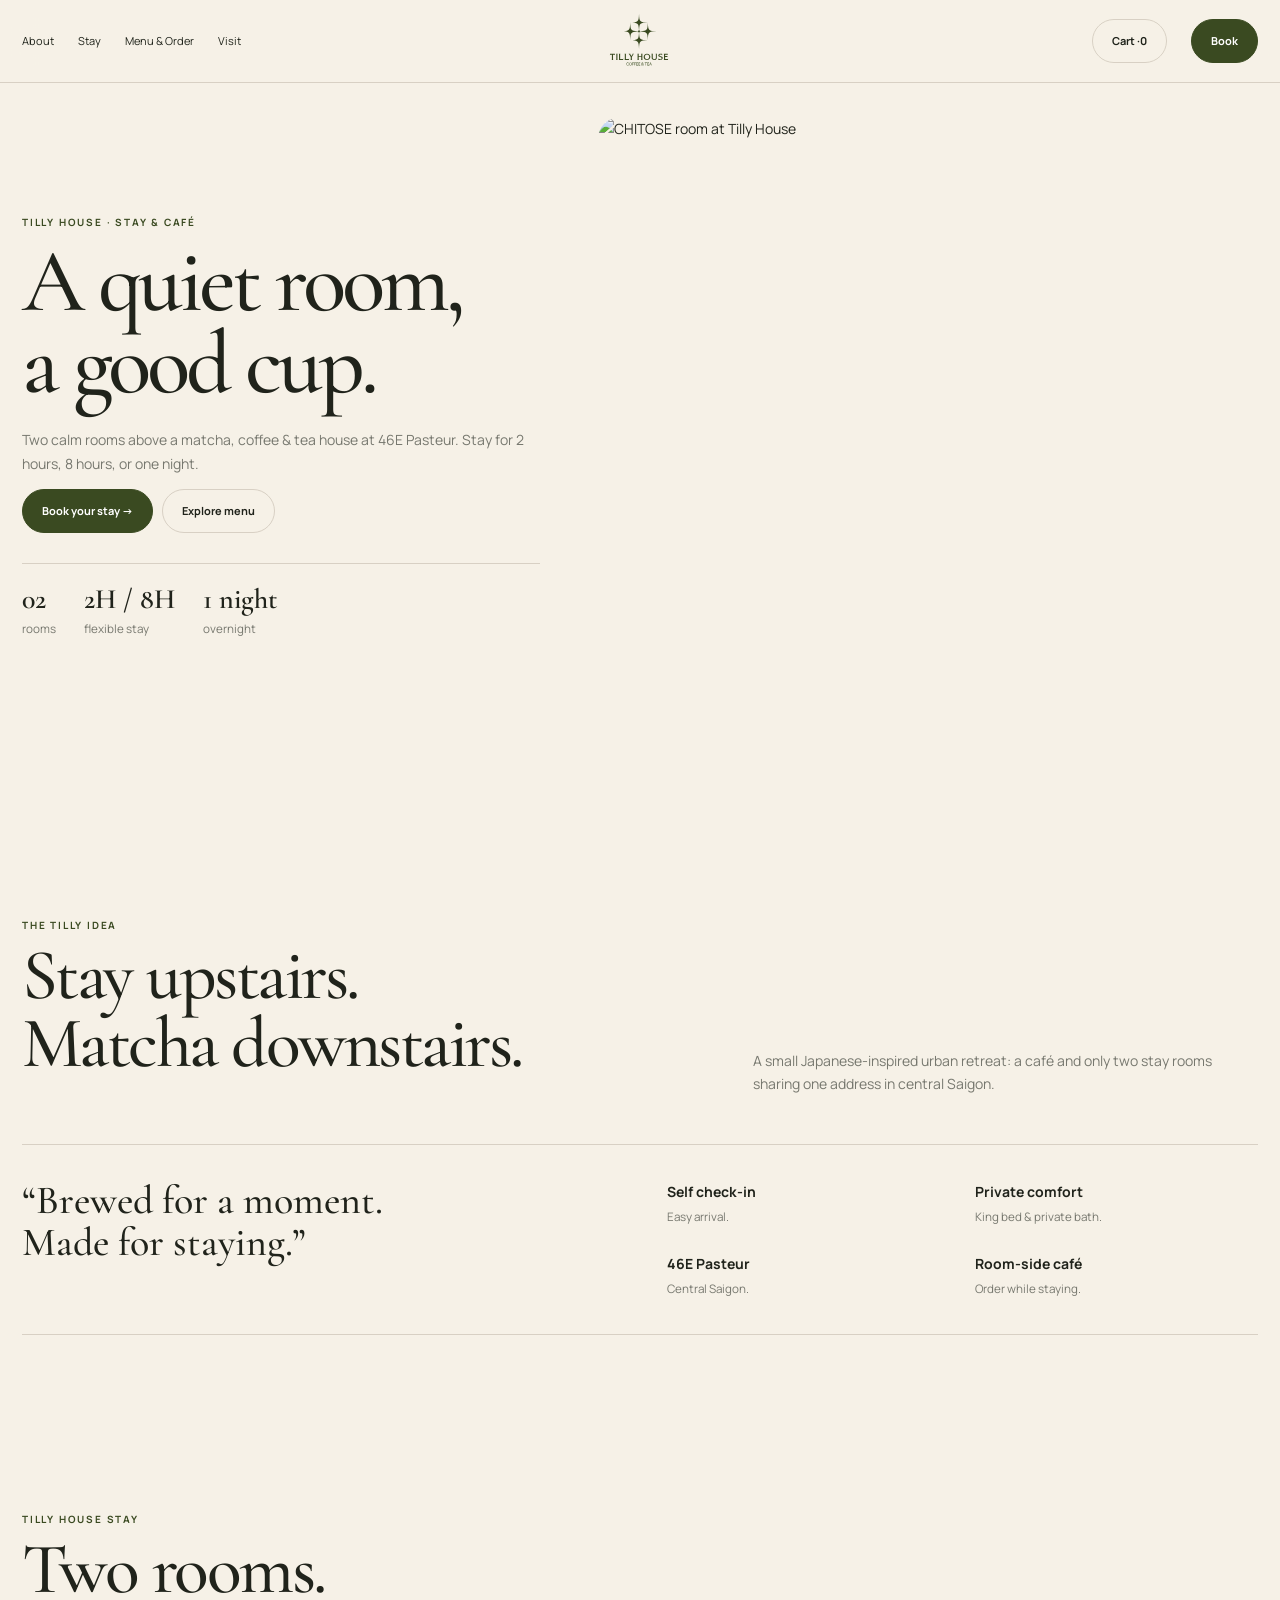
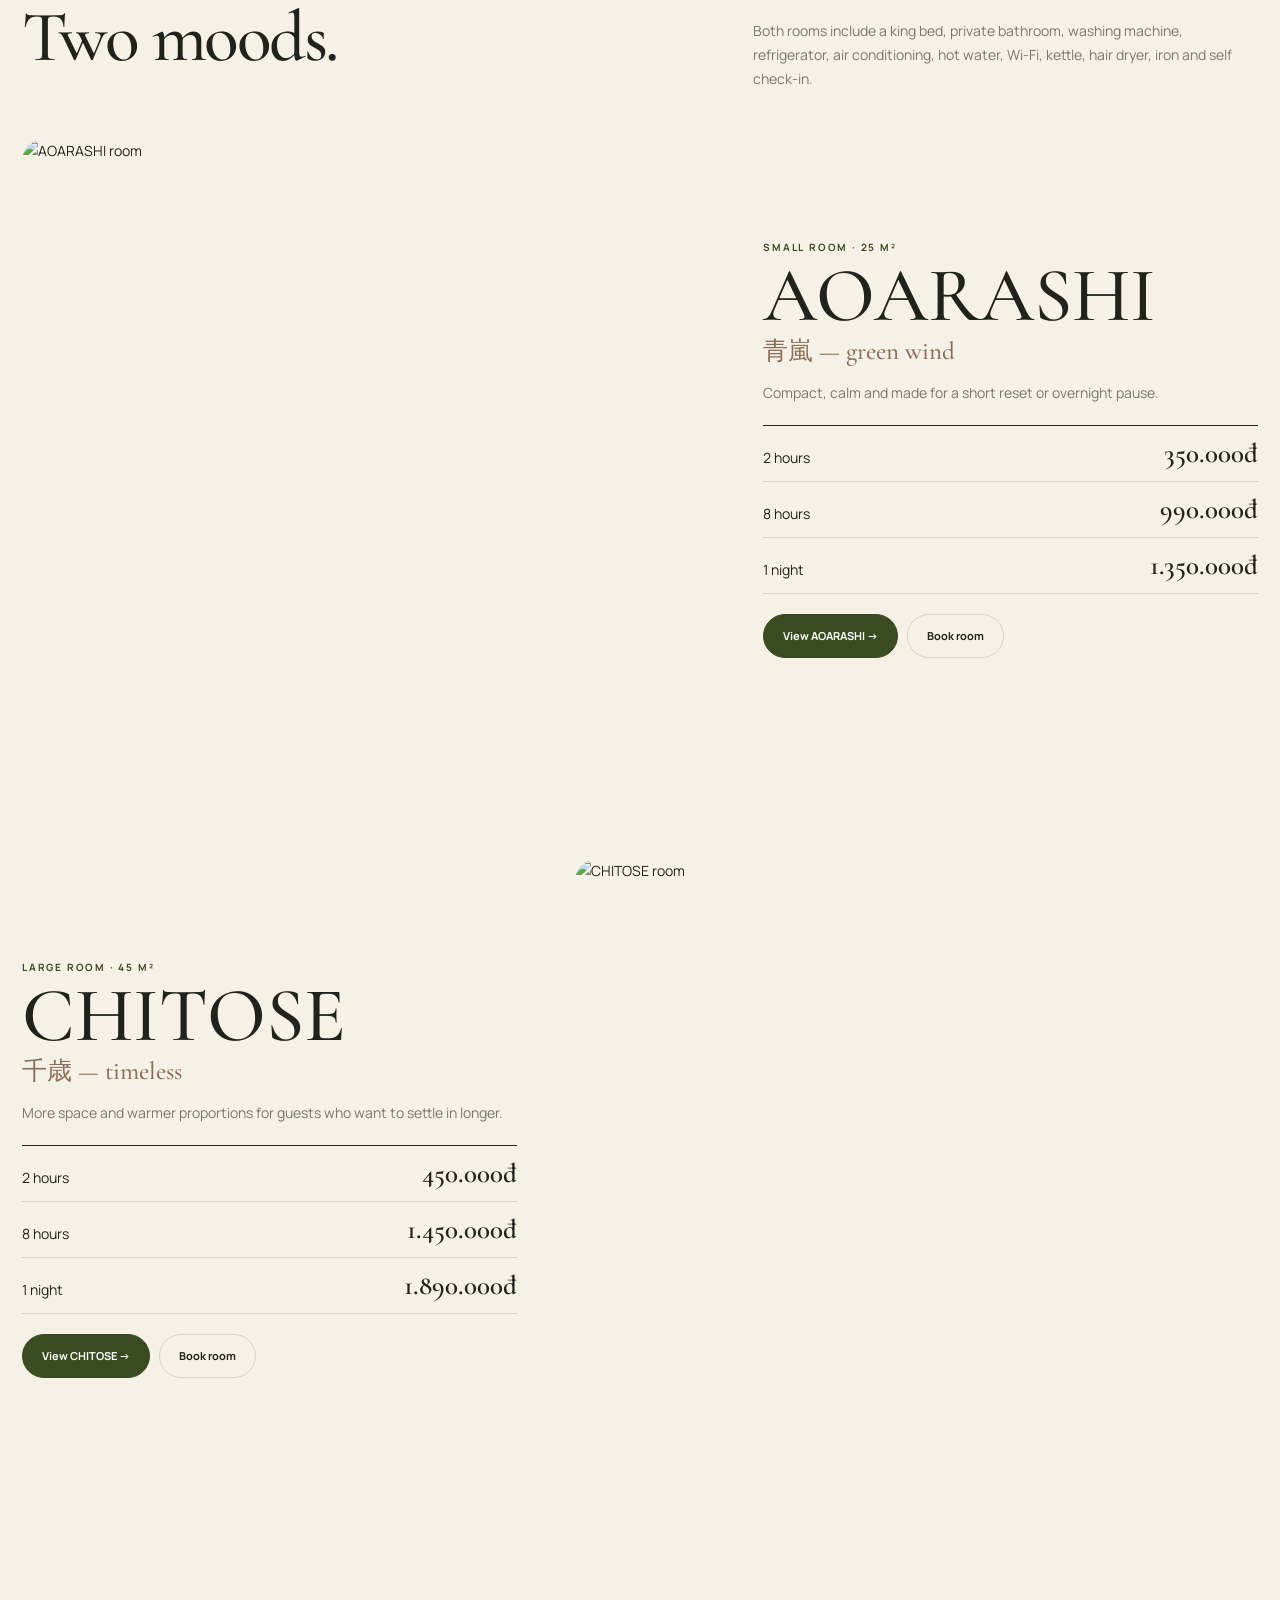
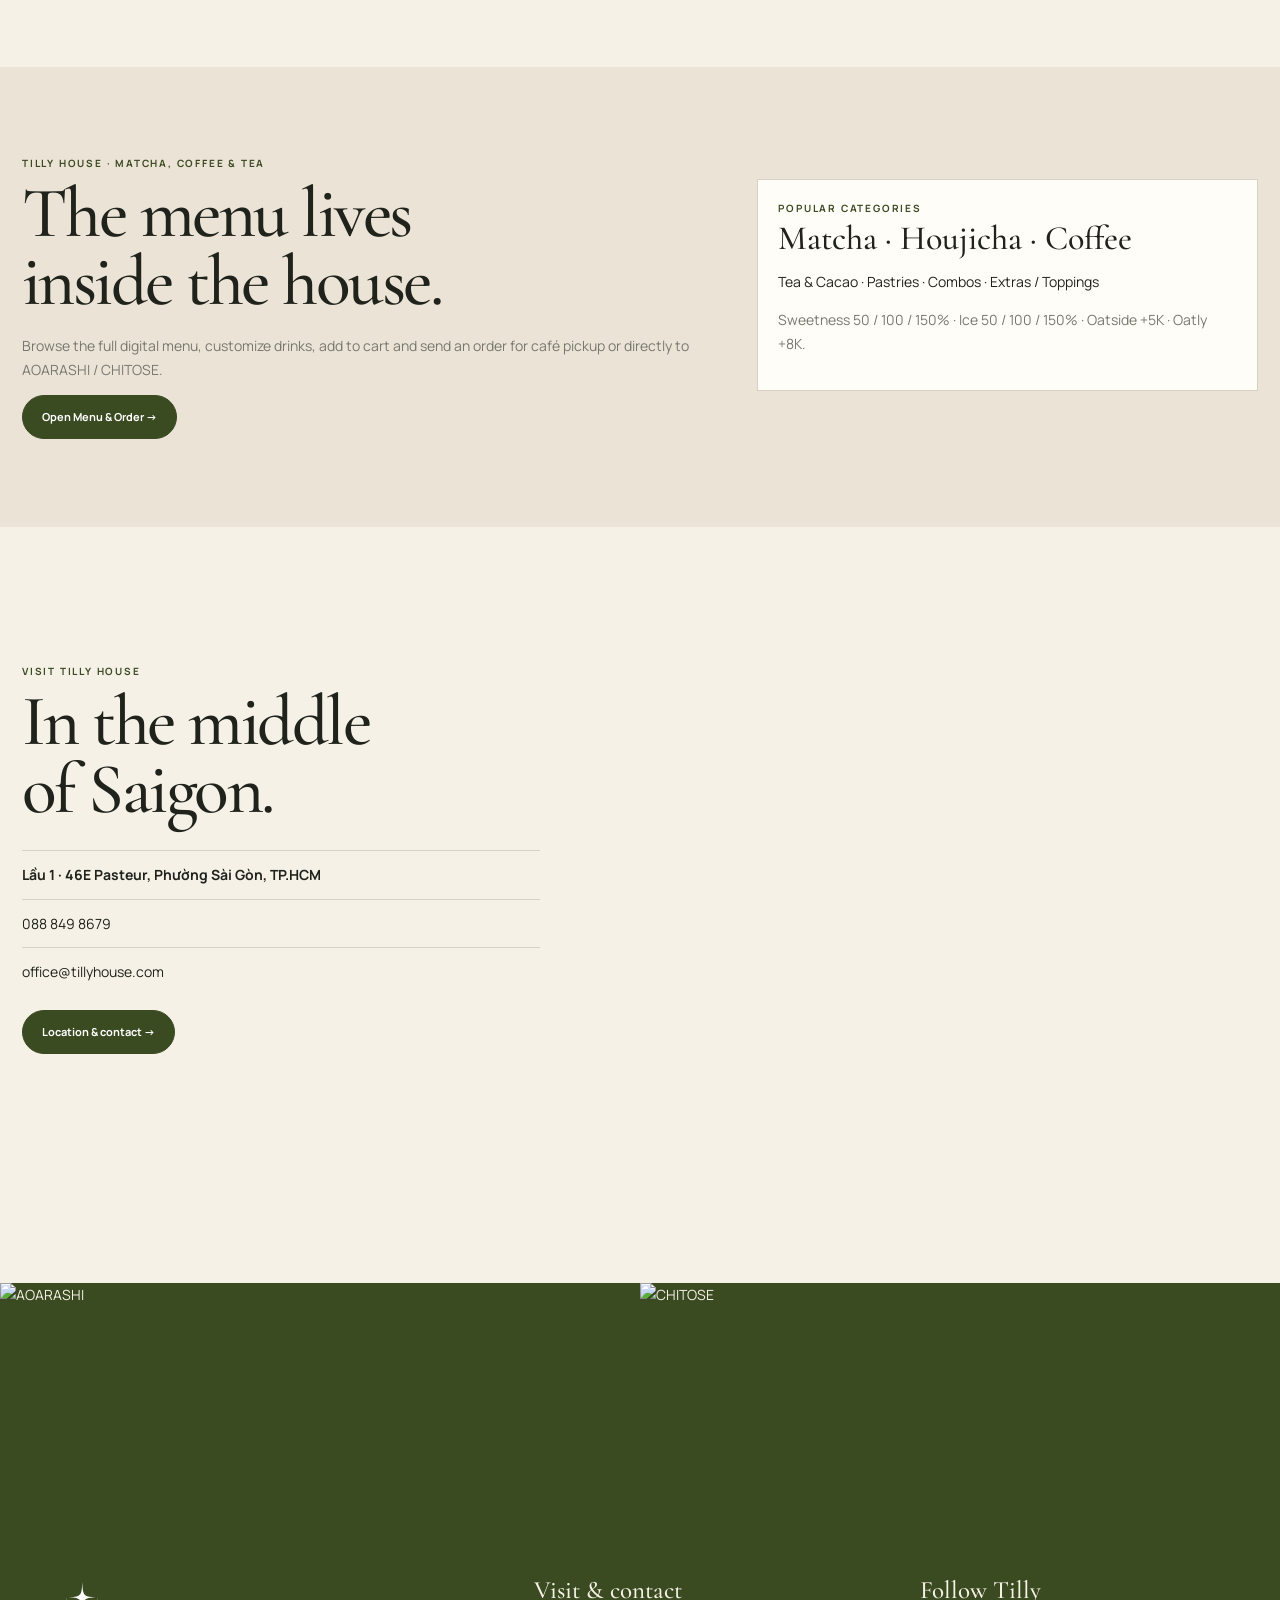
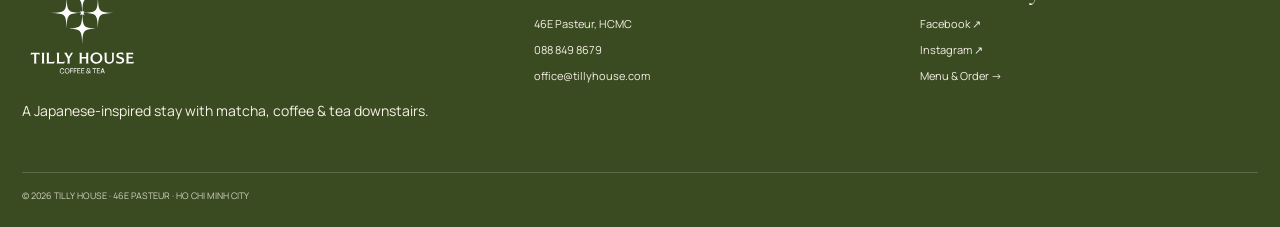
==== index.html @ ab6f1ea2 "Publish Tilly House production homepage" ====
<!doctype html><html lang="en"><head><meta charset="utf-8"><meta name="viewport" content="width=device-width,initial-scale=1,viewport-fit=cover"><meta name="theme-color" content="#3A4A21"><title>Tilly House — Stay · Matcha · Coffee & Tea</title><meta name="description" content="Tilly House at 46E Pasteur, Ho Chi Minh City. AOARASHI and CHITOSE stay upstairs, matcha, coffee and tea downstairs."><link rel="stylesheet" href="/styles.css"><script defer src="/app.js"></script></head><body>
<header class="site-header"><div class="container nav"><nav class="nav-links"><a href="/about">About</a><a href="/stay">Stay</a><a href="/menu">Menu & Order</a><a href="/visit">Visit</a></nav><button class="mobile-toggle" onclick="toggleMobile()" aria-label="Open menu">☰</button><a class="brand" href="/"><img src="/logo.svg" alt="Tilly House"></a><div class="nav-actions"><button class="btn ghost" onclick="openCart()">Cart · <span data-cart-count>0</span></button><a class="btn" href="/booking">Book</a></div><div class="mobile-panel"><a href="/about">About</a><a href="/stay">Stay</a><a href="/menu">Menu & Order</a><a href="/booking">Booking</a><a href="/visit">Visit</a></div></div></header>
<main><section class="hero"><div class="container hero-grid"><div class="hero-copy"><div class="eyebrow">Tilly House · Stay & Café</div><h1 class="display">A quiet room,<br>a good cup.</h1><p class="muted">Two calm rooms above a matcha, coffee & tea house at 46E Pasteur. Stay for 2 hours, 8 hours, or one night.</p><div class="actions"><a class="btn" href="/booking">Book your stay →</a><a class="btn ghost" href="/menu">Explore menu</a></div><div class="statline"><div><b>02</b><small>rooms</small></div><div><b>2H / 8H</b><small>flexible stay</small></div><div><b>1 night</b><small>overnight</small></div></div></div><img class="hero-image" src="https://static.wixstatic.com/media/dda805_622a36ee95bb4ed0938bbeca14147a1e~mv2.jpg/v1/fill/w_1600,h_1192,al_c,q_90,enc_auto/TH_TheMoon_01.jpg" alt="CHITOSE room at Tilly House"></div></section>
<section class="page-section"><div class="container"><div class="section-head"><div><div class="eyebrow">The Tilly idea</div><h2 class="h2">Stay upstairs.<br>Matcha downstairs.</h2></div><p class="muted">A small Japanese-inspired urban retreat: a café and only two stay rooms sharing one address in central Saigon.</p></div><div class="concept-strip"><div class="concept-quote">“Brewed for a moment.<br>Made for staying.”</div><div class="facts"><div><b>Self check-in</b><small>Easy arrival.</small></div><div><b>Private comfort</b><small>King bed & private bath.</small></div><div><b>46E Pasteur</b><small>Central Saigon.</small></div><div><b>Room-side café</b><small>Order while staying.</small></div></div></div></div></section>
<section class="page-section"><div class="container"><div class="section-head"><div><div class="eyebrow">Tilly House Stay</div><h2 class="h2">Two rooms.<br>Two moods.</h2></div><p class="muted">Both rooms include a king bed, private bathroom, washing machine, refrigerator, air conditioning, hot water, Wi-Fi, kettle, hair dryer, iron and self check-in.</p></div><article class="room-row"><img class="room-image" src="https://static.wixstatic.com/media/dda805_2f60b7f9de6e4be98118eeb10ded06f4~mv2.png/v1/crop/x_121,y_0,w_932,h_898/fill/w_1200,h_1156,al_c,q_90,enc_auto/Artboard%20212x.png" alt="AOARASHI room"><div><div class="eyebrow">Small room · 25 m²</div><h3 class="room-title">AOARASHI</h3><div class="jp">青嵐 — green wind</div><p class="muted">Compact, calm and made for a short reset or overnight pause.</p><div class="prices"><div class="price"><span>2 hours</span><b>350.000đ</b></div><div class="price"><span>8 hours</span><b>990.000đ</b></div><div class="price"><span>1 night</span><b>1.350.000đ</b></div></div><div class="actions"><a class="btn" href="/stay/aoarashi">View AOARASHI →</a><a class="btn ghost" href="/booking?room=AOARASHI">Book room</a></div></div></article><article class="room-row reverse"><img class="room-image" src="https://static.wixstatic.com/media/dda805_622a36ee95bb4ed0938bbeca14147a1e~mv2.jpg/v1/fill/w_1600,h_1192,al_c,q_90,enc_auto/TH_TheMoon_01.jpg" alt="CHITOSE room"><div><div class="eyebrow">Large room · 45 m²</div><h3 class="room-title">CHITOSE</h3><div class="jp">千歳 — timeless</div><p class="muted">More space and warmer proportions for guests who want to settle in longer.</p><div class="prices"><div class="price"><span>2 hours</span><b>450.000đ</b></div><div class="price"><span>8 hours</span><b>1.450.000đ</b></div><div class="price"><span>1 night</span><b>1.890.000đ</b></div></div><div class="actions"><a class="btn" href="/stay/chitose">View CHITOSE →</a><a class="btn ghost" href="/booking?room=CHITOSE">Book room</a></div></div></article></div></section>
<section class="band"><div class="container cafe-band"><div><div class="eyebrow">Tilly House · Matcha, Coffee & Tea</div><h2 class="h2">The menu lives<br>inside the house.</h2><p class="muted">Browse the full digital menu, customize drinks, add to cart and send an order for café pickup or directly to AOARASHI / CHITOSE.</p><a class="btn" href="/menu">Open Menu & Order →</a></div><div class="menu-note"><div class="eyebrow">Popular categories</div><h3 class="h3">Matcha · Houjicha · Coffee</h3><p>Tea & Cacao · Pastries · Combos · Extras / Toppings</p><p class="muted">Sweetness 50 / 100 / 150% · Ice 50 / 100 / 150% · Oatside +5K · Oatly +8K.</p></div></div></section>
<section class="page-section"><div class="container visit-grid"><div><div class="eyebrow">Visit Tilly House</div><h2 class="h2">In the middle<br>of Saigon.</h2><div class="contact-list"><div><b>Lầu 1 · 46E Pasteur, Phường Sài Gòn, TP.HCM</b></div><a href="tel:0888498679">088 849 8679</a><a href="mailto:office@tillyhouse.com">office@tillyhouse.com</a></div><p><a class="btn" href="/visit">Location & contact →</a></p></div><iframe class="map" loading="lazy" title="Tilly House map" src="https://www.google.com/maps?q=46E+Pasteur,+Ho+Chi+Minh+City&output=embed"></iframe></div></section></main>
<footer class="site-footer"><div class="footer-photos"><img src="https://static.wixstatic.com/media/dda805_2f60b7f9de6e4be98118eeb10ded06f4~mv2.png/v1/crop/x_121,y_0,w_932,h_898/fill/w_1200,h_1156,al_c,q_90,enc_auto/Artboard%20212x.png" alt="AOARASHI"><img src="https://static.wixstatic.com/media/dda805_622a36ee95bb4ed0938bbeca14147a1e~mv2.jpg/v1/fill/w_1600,h_1192,al_c,q_90,enc_auto/TH_TheMoon_01.jpg" alt="CHITOSE"></div><div class="footer-main"><div class="container"><div class="footer-grid"><div><img class="footer-logo" src="/logo.svg" alt="Tilly House"><p>A Japanese-inspired stay with matcha, coffee & tea downstairs.</p></div><div><div class="footer-title">Visit & contact</div><div class="footer-links"><span>46E Pasteur, HCMC</span><a href="tel:0888498679">088 849 8679</a><a href="mailto:office@tillyhouse.com">office@tillyhouse.com</a></div></div><div><div class="footer-title">Follow Tilly</div><div class="footer-links"><a href="https://www.facebook.com/tillyhousevn/" target="_blank" rel="noreferrer">Facebook ↗</a><a href="https://www.instagram.com/tillyhouse.stay/" target="_blank" rel="noreferrer">Instagram ↗</a><a href="/menu">Menu & Order →</a></div></div></div><div class="footer-bottom">© 2026 TILLY HOUSE · 46E PASTEUR · HO CHI MINH CITY</div></div></div></footer>
<div class="drawer-overlay" id="cartOverlay" onclick="closeLayers()"></div><aside class="drawer" id="cartDrawer"><div class="drawer-head"><div><div class="eyebrow">Tilly House café</div><h2 class="h3">Your order.</h2></div><button class="icon-btn" onclick="closeLayers()">×</button></div><div id="cartList"></div><div class="cart-total">Total: <b id="cartTotal">0đ</b></div><input class="field" id="orderName" placeholder="Your name"><input class="field" id="orderPhone" placeholder="Phone"><select class="field" id="orderWhere"><option>Café / Pick-up</option><option>AOARASHI room</option><option>CHITOSE room</option></select><p><button class="btn" onclick="sendOrder()">Send order request →</button></p></aside>
<div class="mobile-bar"><a class="btn light" href="/menu">Menu · <span data-cart-count>0</span></a><a class="btn" href="/booking">Book</a></div></body></html>
---- styles.css ----
@import url('https://fonts.googleapis.com/css2?family=Cormorant+Garamond:wght@400;500;600&family=Manrope:wght@400;500;600;700&display=swap');
:root{--green:#3A4A21;--green2:#69764c;--cream:#f6f1e7;--paper:#fffdf8;--sand:#ebe3d6;--ink:#20231b;--muted:#77786f;--line:#d8d0c4;--serif:'Cormorant Garamond',Georgia,serif;--sans:'Manrope',Arial,sans-serif;--radius:22px;--max:1280px}*{box-sizing:border-box}html{scroll-behavior:smooth}body{margin:0;background:var(--cream);color:var(--ink);font:14px/1.7 var(--sans);-webkit-font-smoothing:antialiased}a{color:inherit;text-decoration:none}button,input,select,textarea{font:inherit}img{max-width:100%;display:block}.container{width:min(var(--max),calc(100% - 44px));margin:auto}.serif{font-family:var(--serif)}.eyebrow{font-size:10px;letter-spacing:.18em;text-transform:uppercase;color:var(--green);font-weight:700}.muted{color:var(--muted)}.display{font:500 clamp(56px,7vw,104px)/.92 var(--serif);letter-spacing:-.045em;margin:10px 0 22px}.h2{font:500 clamp(46px,5.6vw,78px)/.95 var(--serif);letter-spacing:-.035em;margin:8px 0 18px}.h3{font:500 34px/1 var(--serif);margin:5px 0 12px}.btn{display:inline-flex;align-items:center;justify-content:center;min-height:44px;padding:0 19px;border-radius:999px;border:1px solid var(--green);background:var(--green);color:#fff;font-size:11px;font-weight:700;cursor:pointer;transition:.2s}.btn:hover{transform:translateY(-1px);opacity:.92}.btn.ghost{background:transparent;color:var(--ink);border-color:var(--line)}.btn.light{background:#fff;color:var(--green);border-color:#fff}.actions{display:flex;gap:9px;flex-wrap:wrap}.site-header{position:sticky;top:0;z-index:50;background:rgba(246,241,231,.93);backdrop-filter:blur(16px);border-bottom:1px solid var(--line)}.nav{height:82px;display:grid;grid-template-columns:1fr auto 1fr;align-items:center}.nav-links,.nav-actions{display:flex;gap:24px;align-items:center}.nav-actions{justify-content:flex-end}.nav-links a{font-size:11px}.brand img{height:62px;width:auto}.mobile-toggle{display:none;background:none;border:0;font-size:22px}.mobile-panel{display:none}.page-section{padding:88px 0}.hero{padding:34px 0 92px}.hero-grid,.two-col,.room-row,.page-hero,.visit-grid{display:grid;grid-template-columns:.88fr 1.12fr;gap:58px;align-items:center}.hero-copy p,.page-copy p{max-width:540px}.hero-image,.room-image,.page-image{width:100%;height:620px;object-fit:cover;border-radius:var(--radius)}.statline{display:flex;gap:28px;border-top:1px solid var(--line);margin-top:30px;padding-top:18px}.statline b{display:block;font:600 28px var(--serif)}.statline small{color:var(--muted)}.section-head{display:grid;grid-template-columns:1fr .75fr;gap:58px;align-items:end;margin-bottom:48px}.section-head p{margin:0;max-width:500px}.concept-strip{display:grid;grid-template-columns:1fr 1fr;gap:54px;border-block:1px solid var(--line);padding:35px 0}.concept-quote{font:500 40px/1.04 var(--serif)}.facts{display:grid;grid-template-columns:1fr 1fr;gap:24px}.facts b{display:block}.facts small{color:var(--muted)}.room-row{grid-template-columns:1.16fr .84fr;margin-bottom:100px}.room-row.reverse{grid-template-columns:.84fr 1.16fr}.room-row.reverse .room-image{order:2}.room-title{font:500 clamp(54px,6vw,86px)/.9 var(--serif);margin:5px 0 4px}.jp{font:500 25px var(--serif);color:#8a6e58}.chips{display:flex;flex-wrap:wrap;gap:8px;margin:18px 0}.chip{padding:7px 10px;border:1px solid var(--line);border-radius:999px;font-size:9px}.prices{margin:20px 0}.price{display:grid;grid-template-columns:1fr auto;align-items:end;padding:11px 0;border-bottom:1px solid var(--line)}.price:first-child{border-top:1px solid var(--ink)}.price b{font:600 27px var(--serif)}.band{background:var(--sand);padding:88px 0}.cafe-band{display:grid;grid-template-columns:1.15fr .85fr;gap:58px;align-items:center}.cafe-band img{height:500px;width:100%;object-fit:cover;border-radius:var(--radius)}.gallery{display:grid;grid-template-columns:1.6fr .7fr .7fr;gap:12px}.gallery img{height:370px;width:100%;object-fit:cover;border-radius:16px}.amenities{display:grid;grid-template-columns:repeat(4,1fr);border-top:1px solid var(--line);border-left:1px solid var(--line)}.amenity{padding:24px;border-right:1px solid var(--line);border-bottom:1px solid var(--line)}.amenity b{display:block;font:500 22px var(--serif);margin-bottom:5px}.menu-hero{padding-bottom:45px}.menu-wrap{display:grid;grid-template-columns:210px 1fr;gap:34px;align-items:start}.menu-cats{position:sticky;top:110px;display:grid}.menu-cats button{padding:12px 0;text-align:left;border:0;border-bottom:1px solid var(--line);background:none;cursor:pointer;color:var(--muted)}.menu-cats button.active{color:var(--green);font-weight:700}.menu-grid{display:grid;grid-template-columns:repeat(2,1fr);border-top:1px solid var(--line);border-left:1px solid var(--line)}.menu-item{padding:18px;min-height:190px;border-right:1px solid var(--line);border-bottom:1px solid var(--line);display:flex;flex-direction:column;background:rgba(255,253,248,.35)}.menu-item:hover{background:var(--paper)}.menu-item h3{font-size:13px;margin:10px 0 0}.menu-item .en{font-size:11px;color:var(--muted)}.menu-item-foot{display:flex;align-items:end;justify-content:space-between;margin-top:auto;gap:16px}.menu-item-foot b{font:600 25px var(--serif)}.round-add{width:36px;height:36px;border:0;border-radius:50%;background:var(--green);color:#fff;font-size:18px;cursor:pointer}.menu-note{padding:20px;border:1px solid var(--line);margin-bottom:24px;background:var(--paper)}.booking-grid{display:grid;grid-template-columns:.8fr 1.2fr;gap:60px;align-items:start}.booking-rates{position:sticky;top:110px}.booking-form{display:grid;grid-template-columns:1fr 1fr;gap:12px;background:var(--paper);padding:26px;border-radius:20px;border:1px solid var(--line)}.field{width:100%;min-height:48px;padding:11px 12px;border:1px solid var(--line);background:#fff;outline:none}.field:focus{border-color:var(--green)}textarea.field{min-height:110px;resize:vertical}.span2{grid-column:1/-1}.summary-box{grid-column:1/-1;padding:16px;background:var(--sand);font-size:12px}.map{width:100%;height:500px;border:0;border-radius:var(--radius)}.contact-list{display:grid;margin-top:26px}.contact-list a,.contact-list div{padding:12px 0;border-top:1px solid var(--line)}.drawer-overlay{position:fixed;inset:0;background:rgba(13,17,10,.52);z-index:80;opacity:0;pointer-events:none;transition:.2s}.drawer-overlay.show{opacity:1;pointer-events:auto}.drawer{position:fixed;right:-470px;top:0;width:min(455px,100%);height:100dvh;background:var(--paper);z-index:90;padding:24px;transition:.22s;overflow:auto}.drawer.show{right:0}.drawer-head,.modal-head{display:flex;justify-content:space-between;gap:18px;align-items:flex-start}.icon-btn{width:38px;height:38px;border-radius:50%;border:1px solid var(--line);background:none;cursor:pointer}.cart-row{padding:13px 0;border-bottom:1px solid var(--line)}.cart-row small{display:block;color:var(--muted)}.cart-total{padding:15px;background:var(--sand);margin:18px 0}.modal{position:fixed;left:50%;top:50%;transform:translate(-50%,-47%);width:min(650px,calc(100% - 28px));max-height:90dvh;overflow:auto;background:var(--paper);z-index:95;padding:25px;border-radius:20px;opacity:0;pointer-events:none;transition:.2s}.modal.show{opacity:1;pointer-events:auto;transform:translate(-50%,-50%)}.option-title{font-size:10px;letter-spacing:.12em;text-transform:uppercase;font-weight:700;margin-top:20px}.option-list{display:flex;gap:7px;flex-wrap:wrap}.option{padding:8px 11px;border:1px solid var(--line);background:transparent;border-radius:999px;font-size:10px;cursor:pointer}.option.active{background:var(--green);color:#fff;border-color:var(--green)}.qty{display:flex;align-items:center;gap:12px;margin:18px 0}.qty button{width:34px;height:34px;border:1px solid var(--line);background:none;border-radius:50%}.site-footer{background:var(--green);color:#f7f1e6;margin-top:80px}.footer-photos{height:240px;display:grid;grid-template-columns:1fr 1fr}.footer-photos img{width:100%;height:100%;object-fit:cover}.footer-main{padding:52px 0 24px}.footer-grid{display:grid;grid-template-columns:1.1fr .8fr .8fr;gap:48px}.footer-logo{height:110px;filter:brightness(0) invert(1)}.footer-title{font:500 25px var(--serif);margin-bottom:10px}.footer-links{display:grid;gap:7px;font-size:11px}.footer-bottom{border-top:1px solid rgba(255,255,255,.18);margin-top:35px;padding-top:15px;font-size:9px;color:#cfd5c1}.mobile-bar{display:none}
@media(max-width:900px){.nav-links{display:none}.mobile-toggle{display:inline-block}.nav{grid-template-columns:auto 1fr auto}.brand{justify-self:center}.nav-actions .ghost{display:none}.mobile-panel.open{display:grid;position:absolute;top:82px;left:0;right:0;background:var(--cream);padding:18px 22px;border-bottom:1px solid var(--line);gap:10px}.hero-grid,.two-col,.room-row,.room-row.reverse,.page-hero,.visit-grid,.section-head,.concept-strip,.cafe-band,.booking-grid{grid-template-columns:1fr}.room-row.reverse .room-image{order:0}.hero-image,.room-image,.page-image{height:520px}.gallery{grid-template-columns:1fr 1fr}.gallery img:first-child{grid-column:1/-1}.amenities{grid-template-columns:repeat(2,1fr)}.menu-wrap{grid-template-columns:1fr}.menu-cats{position:sticky;top:82px;z-index:20;display:flex;overflow:auto;background:var(--cream);padding:8px 0}.menu-cats button{white-space:nowrap;padding:10px 13px;border:1px solid var(--line);border-radius:999px;margin-right:7px}.booking-rates{position:static}.footer-grid{grid-template-columns:1fr 1fr}.footer-grid>div:first-child{grid-column:1/-1}}
@media(max-width:600px){.container{width:calc(100% - 28px)}.nav{height:72px}.brand img{height:52px}.mobile-panel.open{top:72px}.page-section{padding:64px 0}.hero{padding:24px 0 64px}.display{font-size:60px}.h2{font-size:52px}.hero-image,.room-image,.page-image{height:390px}.statline{gap:14px;overflow:auto}.concept-quote{font-size:34px}.facts{grid-template-columns:1fr}.room-row{margin-bottom:70px;gap:28px}.room-title{font-size:58px}.amenities{grid-template-columns:1fr}.gallery{grid-template-columns:1fr}.gallery img,.gallery img:first-child{grid-column:auto;height:310px}.menu-grid{grid-template-columns:1fr}.booking-form{grid-template-columns:1fr;padding:18px}.span2,.summary-box{grid-column:auto}.map{height:360px}.footer-photos{height:190px}.footer-grid{grid-template-columns:1fr}.footer-grid>div:first-child{grid-column:auto}.footer-logo{height:92px}.mobile-bar{display:grid;grid-template-columns:1fr 1fr;gap:7px;position:fixed;left:9px;right:9px;bottom:9px;z-index:60}.site-footer{padding-bottom:65px}}
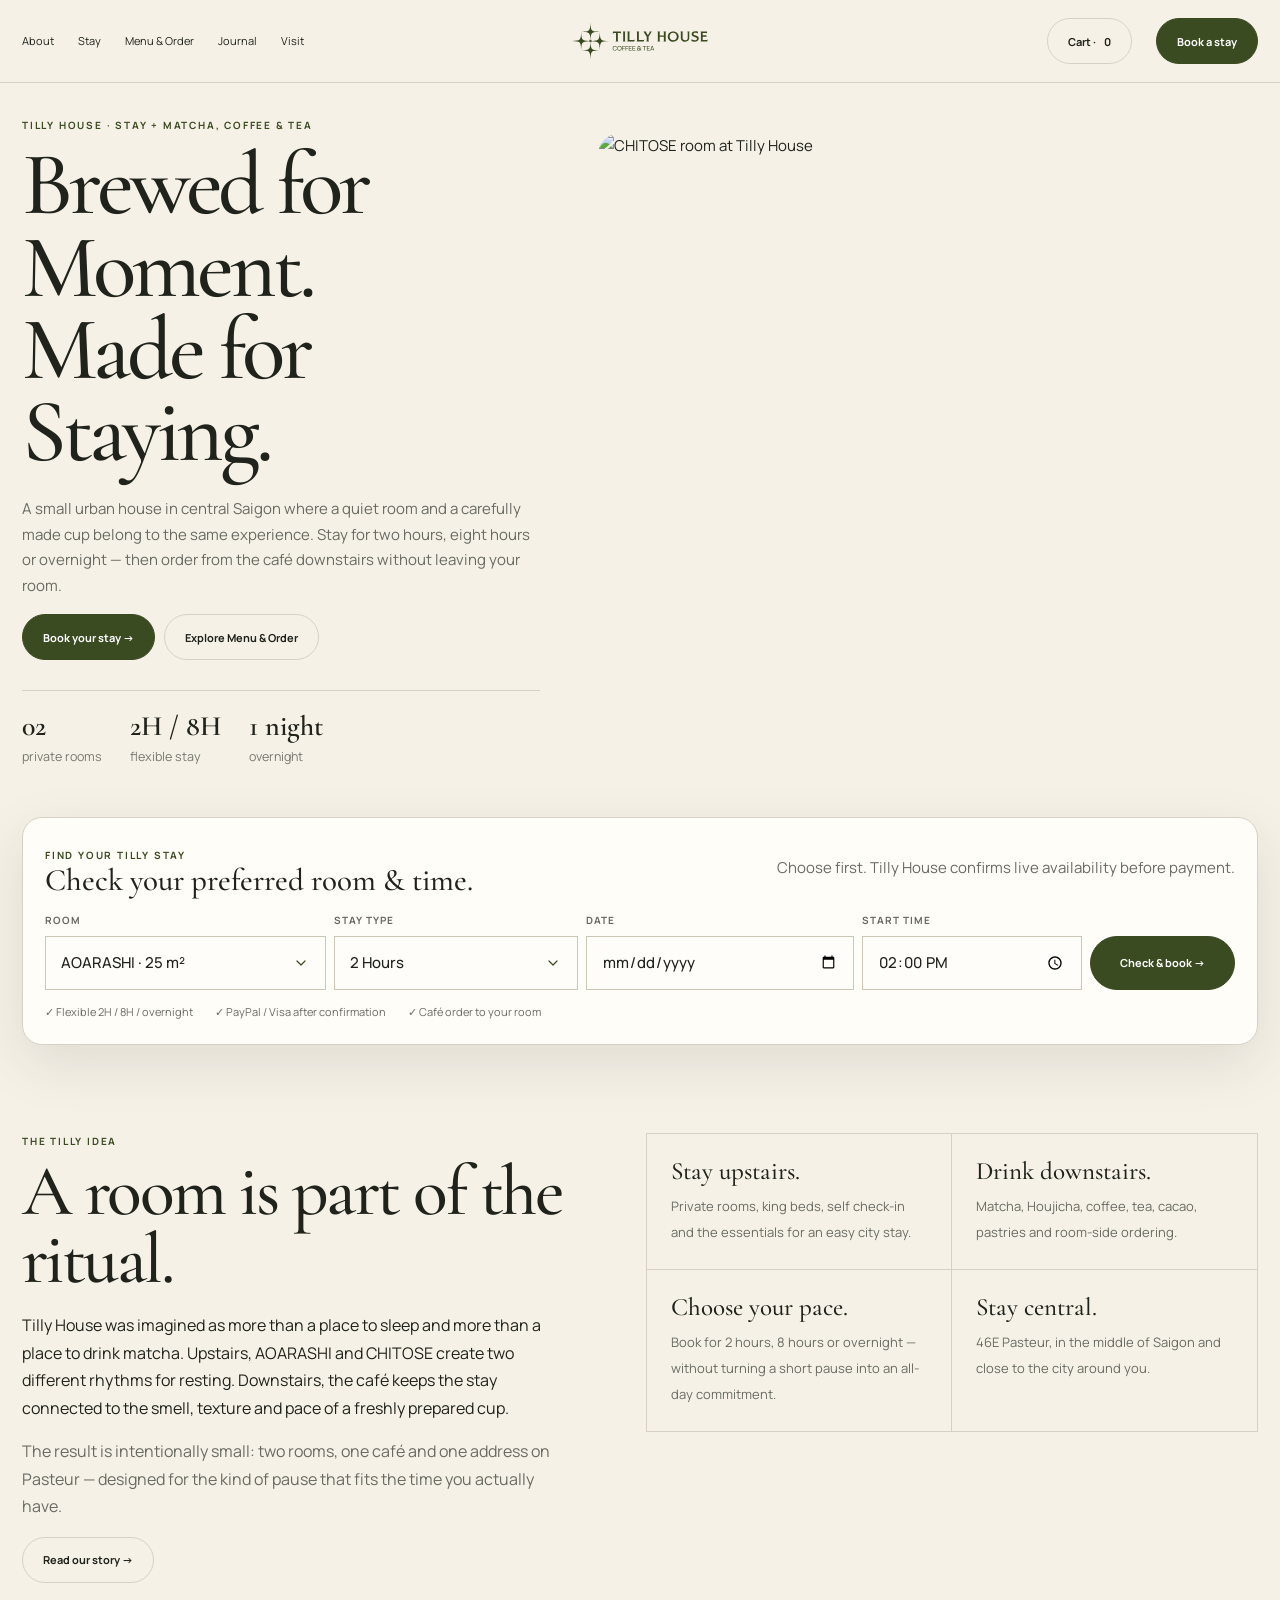
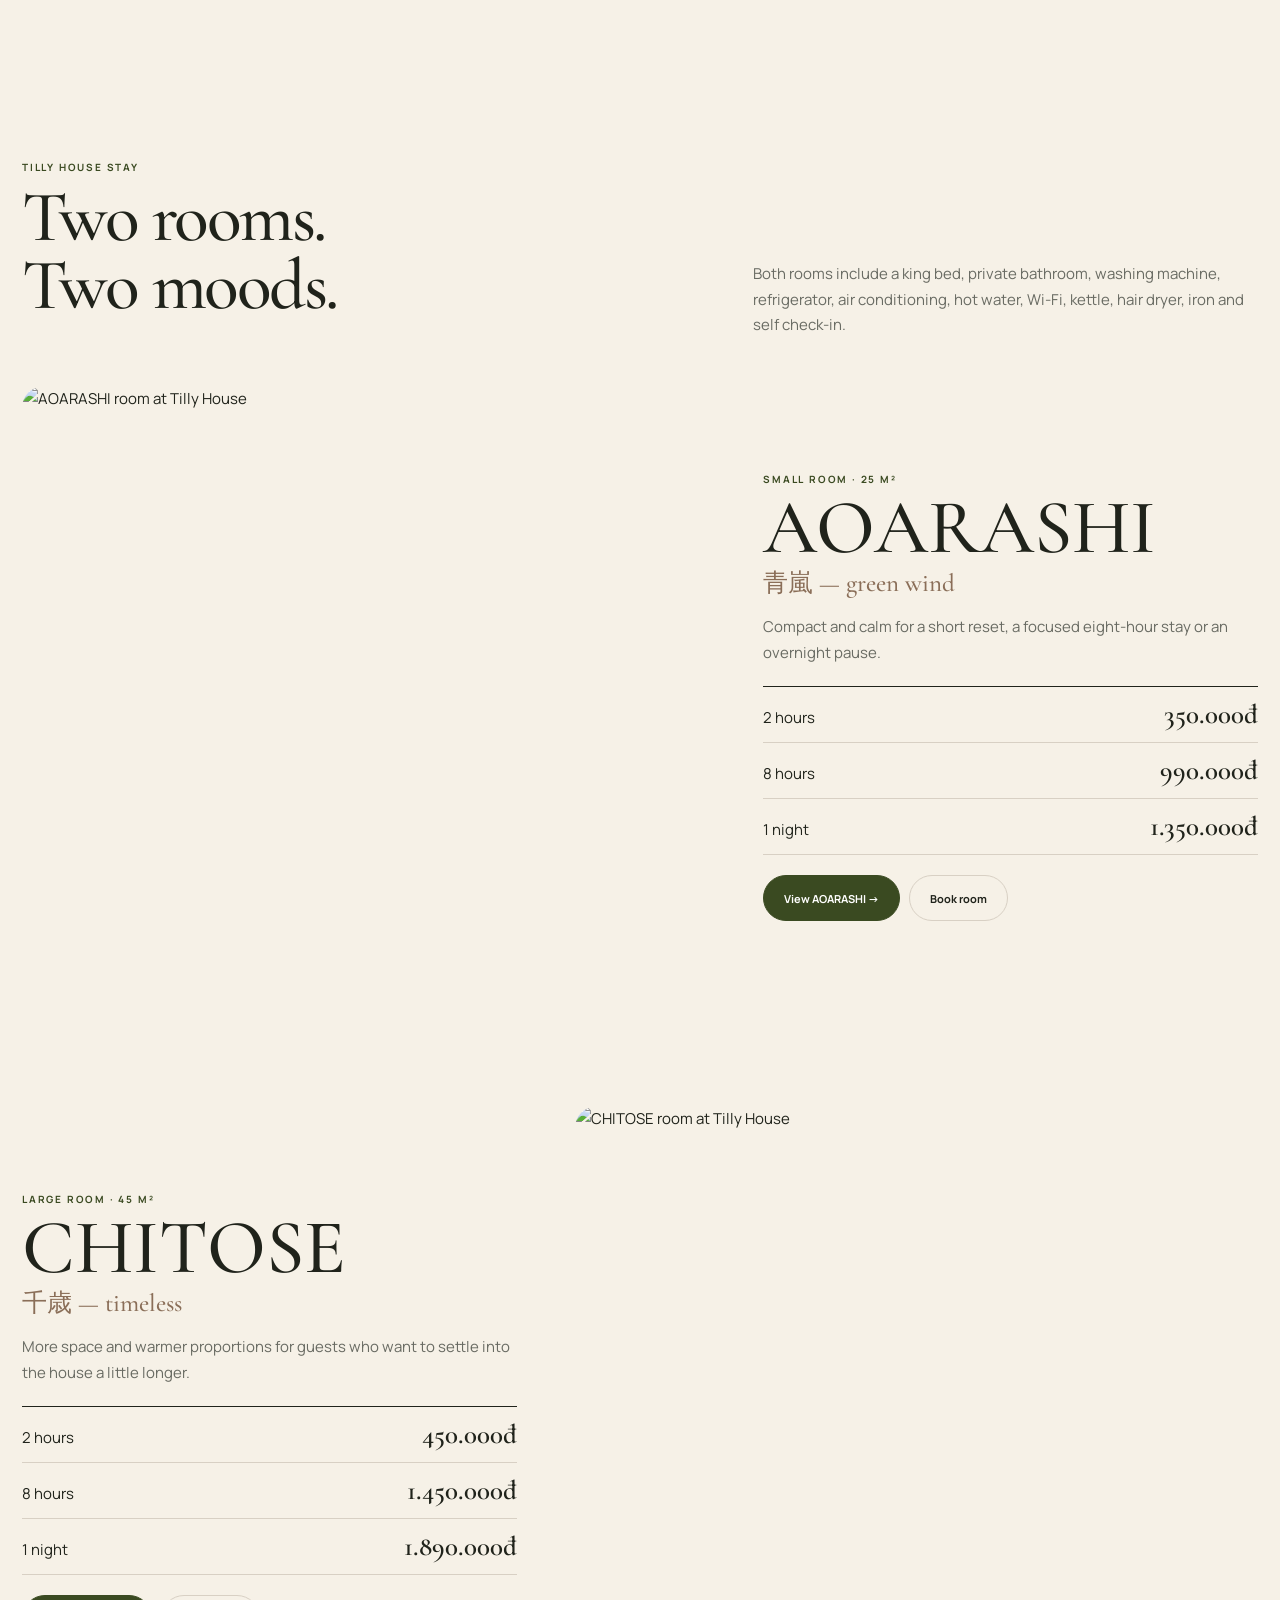
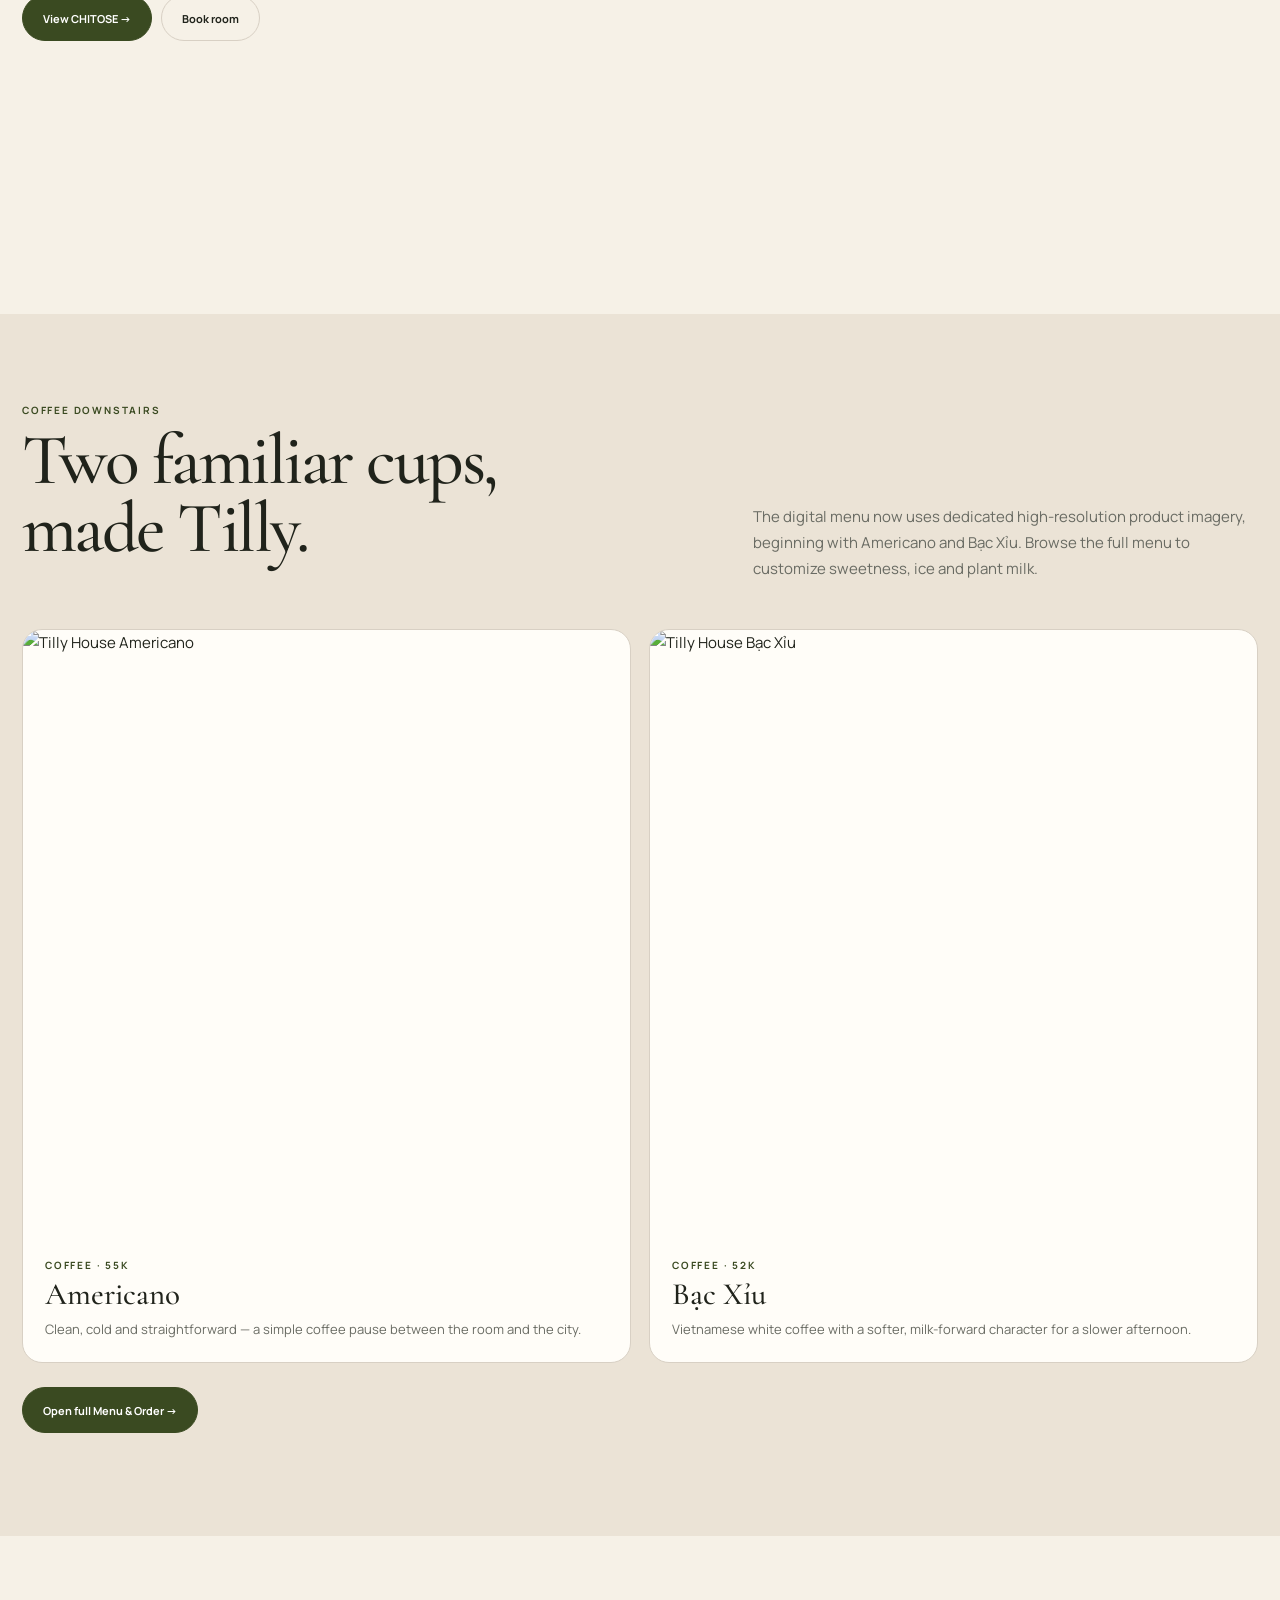
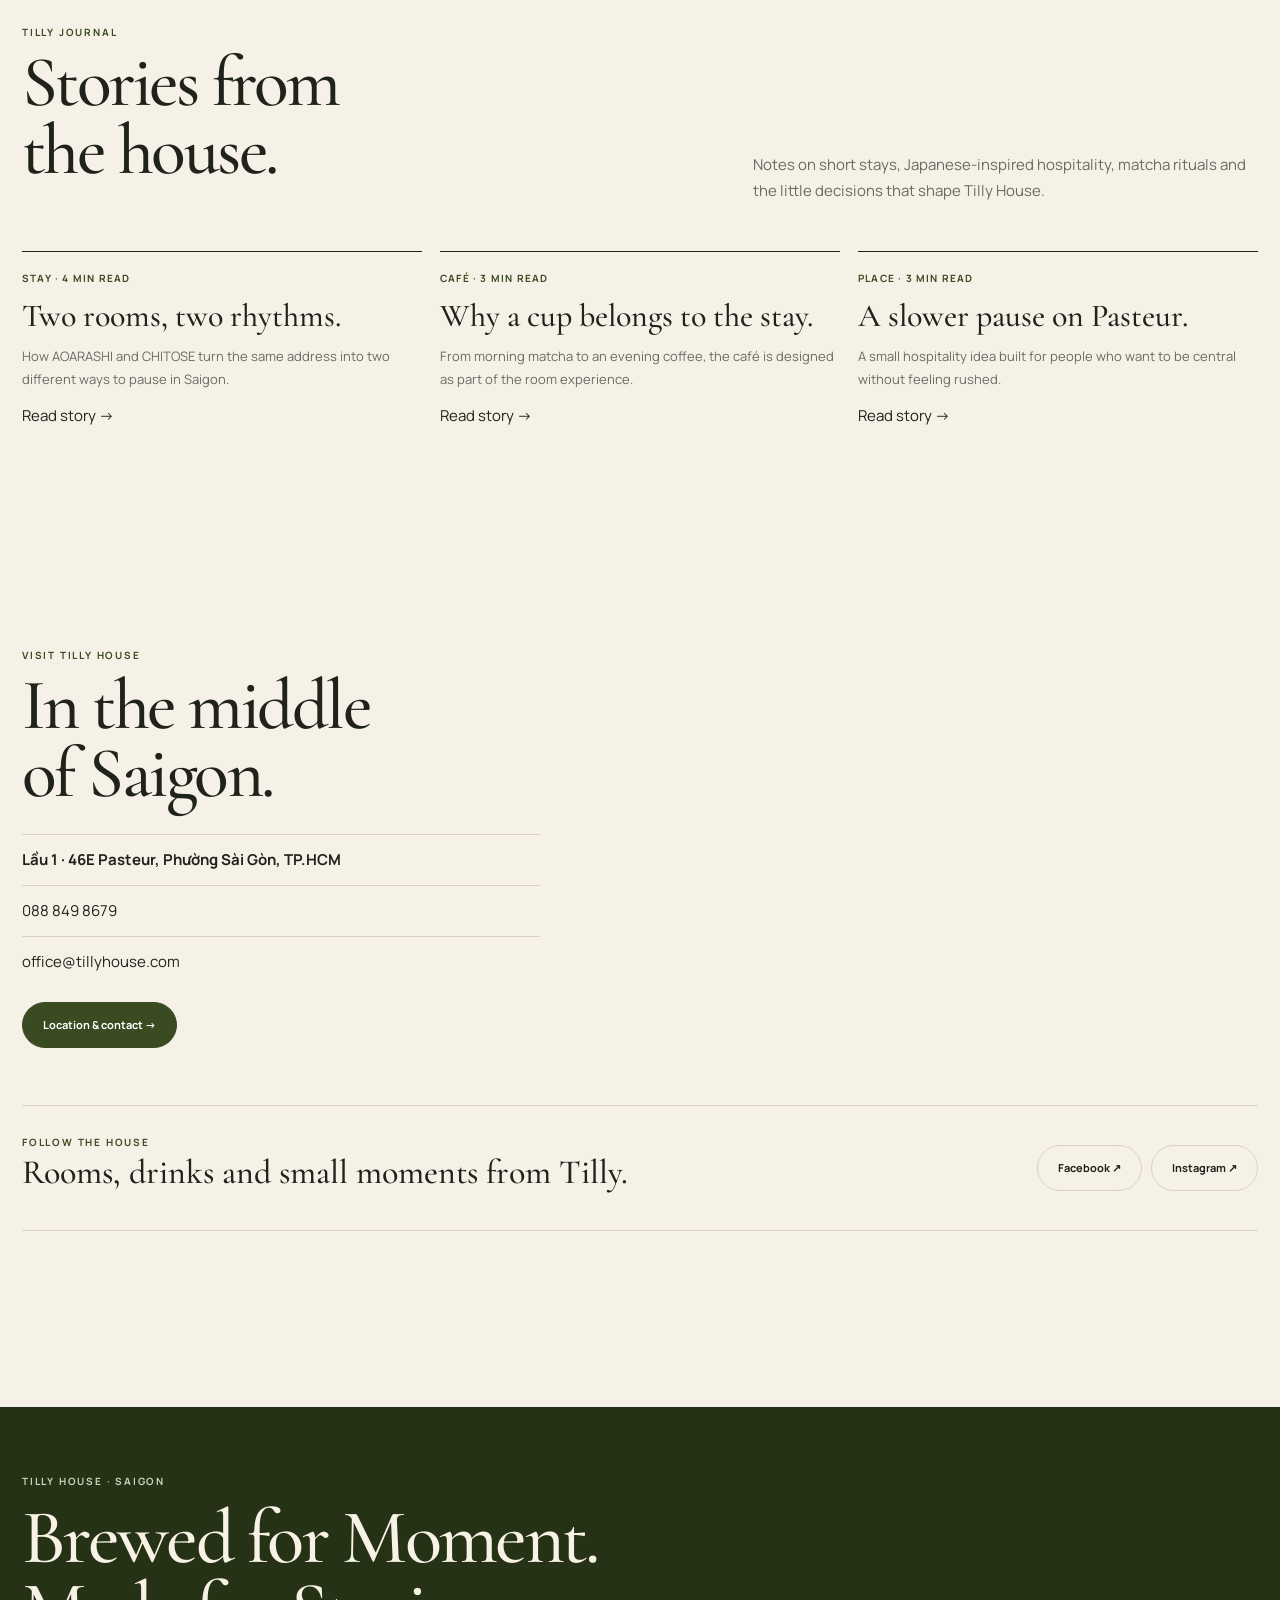
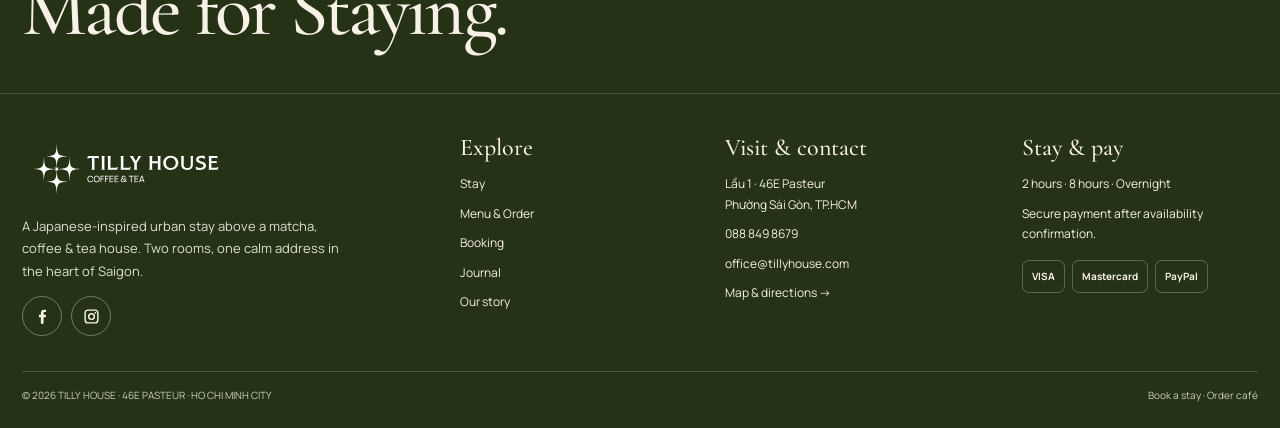
==== commit 961ecf4b: "Rebuild homepage around booking conversion, Tilly story, coffee imagery and journal" ====
--- a/index.html
+++ b/index.html
@@ -1,10 +1,9 @@
-<!doctype html><html lang="en"><head><meta charset="utf-8"><meta name="viewport" content="width=device-width,initial-scale=1,viewport-fit=cover"><meta name="theme-color" content="#3A4A21"><title>Tilly House — Stay · Matcha · Coffee & Tea</title><meta name="description" content="Tilly House at 46E Pasteur, Ho Chi Minh City. AOARASHI and CHITOSE stay upstairs, matcha, coffee and tea downstairs."><link rel="stylesheet" href="/styles.css"><script defer src="/app.js"></script></head><body>
-<header class="site-header"><div class="container nav"><nav class="nav-links"><a href="/about">About</a><a href="/stay">Stay</a><a href="/menu">Menu & Order</a><a href="/visit">Visit</a></nav><button class="mobile-toggle" onclick="toggleMobile()" aria-label="Open menu">☰</button><a class="brand" href="/"><img src="/logo.svg" alt="Tilly House"></a><div class="nav-actions"><button class="btn ghost" onclick="openCart()">Cart · <span data-cart-count>0</span></button><a class="btn" href="/booking">Book</a></div><div class="mobile-panel"><a href="/about">About</a><a href="/stay">Stay</a><a href="/menu">Menu & Order</a><a href="/booking">Booking</a><a href="/visit">Visit</a></div></div></header>
-<main><section class="hero"><div class="container hero-grid"><div class="hero-copy"><div class="eyebrow">Tilly House · Stay & Café</div><h1 class="display">A quiet room,<br>a good cup.</h1><p class="muted">Two calm rooms above a matcha, coffee & tea house at 46E Pasteur. Stay for 2 hours, 8 hours, or one night.</p><div class="actions"><a class="btn" href="/booking">Book your stay →</a><a class="btn ghost" href="/menu">Explore menu</a></div><div class="statline"><div><b>02</b><small>rooms</small></div><div><b>2H / 8H</b><small>flexible stay</small></div><div><b>1 night</b><small>overnight</small></div></div></div><img class="hero-image" src="https://static.wixstatic.com/media/dda805_622a36ee95bb4ed0938bbeca14147a1e~mv2.jpg/v1/fill/w_1600,h_1192,al_c,q_90,enc_auto/TH_TheMoon_01.jpg" alt="CHITOSE room at Tilly House"></div></section>
-<section class="page-section"><div class="container"><div class="section-head"><div><div class="eyebrow">The Tilly idea</div><h2 class="h2">Stay upstairs.<br>Matcha downstairs.</h2></div><p class="muted">A small Japanese-inspired urban retreat: a café and only two stay rooms sharing one address in central Saigon.</p></div><div class="concept-strip"><div class="concept-quote">“Brewed for a moment.<br>Made for staying.”</div><div class="facts"><div><b>Self check-in</b><small>Easy arrival.</small></div><div><b>Private comfort</b><small>King bed & private bath.</small></div><div><b>46E Pasteur</b><small>Central Saigon.</small></div><div><b>Room-side café</b><small>Order while staying.</small></div></div></div></div></section>
-<section class="page-section"><div class="container"><div class="section-head"><div><div class="eyebrow">Tilly House Stay</div><h2 class="h2">Two rooms.<br>Two moods.</h2></div><p class="muted">Both rooms include a king bed, private bathroom, washing machine, refrigerator, air conditioning, hot water, Wi-Fi, kettle, hair dryer, iron and self check-in.</p></div><article class="room-row"><img class="room-image" src="https://static.wixstatic.com/media/dda805_2f60b7f9de6e4be98118eeb10ded06f4~mv2.png/v1/crop/x_121,y_0,w_932,h_898/fill/w_1200,h_1156,al_c,q_90,enc_auto/Artboard%20212x.png" alt="AOARASHI room"><div><div class="eyebrow">Small room · 25 m²</div><h3 class="room-title">AOARASHI</h3><div class="jp">青嵐 — green wind</div><p class="muted">Compact, calm and made for a short reset or overnight pause.</p><div class="prices"><div class="price"><span>2 hours</span><b>350.000đ</b></div><div class="price"><span>8 hours</span><b>990.000đ</b></div><div class="price"><span>1 night</span><b>1.350.000đ</b></div></div><div class="actions"><a class="btn" href="/stay/aoarashi">View AOARASHI →</a><a class="btn ghost" href="/booking?room=AOARASHI">Book room</a></div></div></article><article class="room-row reverse"><img class="room-image" src="https://static.wixstatic.com/media/dda805_622a36ee95bb4ed0938bbeca14147a1e~mv2.jpg/v1/fill/w_1600,h_1192,al_c,q_90,enc_auto/TH_TheMoon_01.jpg" alt="CHITOSE room"><div><div class="eyebrow">Large room · 45 m²</div><h3 class="room-title">CHITOSE</h3><div class="jp">千歳 — timeless</div><p class="muted">More space and warmer proportions for guests who want to settle in longer.</p><div class="prices"><div class="price"><span>2 hours</span><b>450.000đ</b></div><div class="price"><span>8 hours</span><b>1.450.000đ</b></div><div class="price"><span>1 night</span><b>1.890.000đ</b></div></div><div class="actions"><a class="btn" href="/stay/chitose">View CHITOSE →</a><a class="btn ghost" href="/booking?room=CHITOSE">Book room</a></div></div></article></div></section>
-<section class="band"><div class="container cafe-band"><div><div class="eyebrow">Tilly House · Matcha, Coffee & Tea</div><h2 class="h2">The menu lives<br>inside the house.</h2><p class="muted">Browse the full digital menu, customize drinks, add to cart and send an order for café pickup or directly to AOARASHI / CHITOSE.</p><a class="btn" href="/menu">Open Menu & Order →</a></div><div class="menu-note"><div class="eyebrow">Popular categories</div><h3 class="h3">Matcha · Houjicha · Coffee</h3><p>Tea & Cacao · Pastries · Combos · Extras / Toppings</p><p class="muted">Sweetness 50 / 100 / 150% · Ice 50 / 100 / 150% · Oatside +5K · Oatly +8K.</p></div></div></section>
-<section class="page-section"><div class="container visit-grid"><div><div class="eyebrow">Visit Tilly House</div><h2 class="h2">In the middle<br>of Saigon.</h2><div class="contact-list"><div><b>Lầu 1 · 46E Pasteur, Phường Sài Gòn, TP.HCM</b></div><a href="tel:0888498679">088 849 8679</a><a href="mailto:office@tillyhouse.com">office@tillyhouse.com</a></div><p><a class="btn" href="/visit">Location & contact →</a></p></div><iframe class="map" loading="lazy" title="Tilly House map" src="https://www.google.com/maps?q=46E+Pasteur,+Ho+Chi+Minh+City&output=embed"></iframe></div></section></main>
-<footer class="site-footer"><div class="footer-photos"><img src="https://static.wixstatic.com/media/dda805_2f60b7f9de6e4be98118eeb10ded06f4~mv2.png/v1/crop/x_121,y_0,w_932,h_898/fill/w_1200,h_1156,al_c,q_90,enc_auto/Artboard%20212x.png" alt="AOARASHI"><img src="https://static.wixstatic.com/media/dda805_622a36ee95bb4ed0938bbeca14147a1e~mv2.jpg/v1/fill/w_1600,h_1192,al_c,q_90,enc_auto/TH_TheMoon_01.jpg" alt="CHITOSE"></div><div class="footer-main"><div class="container"><div class="footer-grid"><div><img class="footer-logo" src="/logo.svg" alt="Tilly House"><p>A Japanese-inspired stay with matcha, coffee & tea downstairs.</p></div><div><div class="footer-title">Visit & contact</div><div class="footer-links"><span>46E Pasteur, HCMC</span><a href="tel:0888498679">088 849 8679</a><a href="mailto:office@tillyhouse.com">office@tillyhouse.com</a></div></div><div><div class="footer-title">Follow Tilly</div><div class="footer-links"><a href="https://www.facebook.com/tillyhousevn/" target="_blank" rel="noreferrer">Facebook ↗</a><a href="https://www.instagram.com/tillyhouse.stay/" target="_blank" rel="noreferrer">Instagram ↗</a><a href="/menu">Menu & Order →</a></div></div></div><div class="footer-bottom">© 2026 TILLY HOUSE · 46E PASTEUR · HO CHI MINH CITY</div></div></div></footer>
-<div class="drawer-overlay" id="cartOverlay" onclick="closeLayers()"></div><aside class="drawer" id="cartDrawer"><div class="drawer-head"><div><div class="eyebrow">Tilly House café</div><h2 class="h3">Your order.</h2></div><button class="icon-btn" onclick="closeLayers()">×</button></div><div id="cartList"></div><div class="cart-total">Total: <b id="cartTotal">0đ</b></div><input class="field" id="orderName" placeholder="Your name"><input class="field" id="orderPhone" placeholder="Phone"><select class="field" id="orderWhere"><option>Café / Pick-up</option><option>AOARASHI room</option><option>CHITOSE room</option></select><p><button class="btn" onclick="sendOrder()">Send order request →</button></p></aside>
-<div class="mobile-bar"><a class="btn light" href="/menu">Menu · <span data-cart-count>0</span></a><a class="btn" href="/booking">Book</a></div></body></html>+<!doctype html><html lang="en"><head><meta charset="utf-8"><meta name="viewport" content="width=device-width,initial-scale=1,viewport-fit=cover"><meta name="theme-color" content="#3A4A20"><title>Tilly House — Brewed for Moment. Made for Staying.</title><meta name="description" content="Tilly House at 46E Pasteur, Ho Chi Minh City: AOARASHI and CHITOSE flexible stays upstairs, matcha, coffee and tea downstairs. Book 2 hours, 8 hours or overnight."><link rel="canonical" href="https://tillyhouse.vercel.app/"><link rel="icon" type="image/svg+xml" href="/favicon.svg"><meta property="og:title" content="Tilly House — Brewed for Moment. Made for Staying."><meta property="og:description" content="Stay upstairs. Matcha, coffee & tea downstairs at 46E Pasteur, Saigon."><meta property="og:type" content="website"><meta property="og:url" content="https://tillyhouse.vercel.app/"><link rel="stylesheet" href="/styles.css"><link rel="stylesheet" href="/theme.css"><script defer src="/shell.js"></script><script defer src="/app.js"></script><script type="application/ld+json">{"@context":"https://schema.org","@type":["LodgingBusiness","CafeOrCoffeeShop"],"name":"Tilly House","url":"https://tillyhouse.vercel.app/","telephone":"+84888498679","email":"office@tillyhouse.com","address":{"@type":"PostalAddress","streetAddress":"Lầu 1, 46E Pasteur","addressLocality":"Ho Chi Minh City","addressCountry":"VN"},"sameAs":["https://www.facebook.com/tillyhousevn/","https://www.instagram.com/tilly.housevn/"]}</script></head><body><main>
+<section class="hero"><div class="container hero-grid"><div class="hero-copy"><div class="eyebrow">Tilly House · Stay + Matcha, Coffee & Tea</div><h1 class="display">Brewed for Moment.<br>Made for Staying.</h1><p class="muted">A small urban house in central Saigon where a quiet room and a carefully made cup belong to the same experience. Stay for two hours, eight hours or overnight — then order from the café downstairs without leaving your room.</p><div class="actions"><a class="btn" href="/booking">Book your stay →</a><a class="btn ghost" href="/menu">Explore Menu & Order</a></div><div class="statline"><div><b>02</b><small>private rooms</small></div><div><b>2H / 8H</b><small>flexible stay</small></div><div><b>1 night</b><small>overnight</small></div></div></div><img class="hero-image" src="https://static.wixstatic.com/media/dda805_622a36ee95bb4ed0938bbeca14147a1e~mv2.jpg/v1/fill/w_1600,h_1192,al_c,q_90,enc_auto/TH_TheMoon_01.jpg" alt="CHITOSE room at Tilly House" fetchpriority="high"></div></section>
+<section class="booking-search" aria-labelledby="quick-book-title"><div class="container"><div class="booking-search-inner"><div class="booking-search-head"><div><div class="eyebrow">Find your Tilly stay</div><h2 id="quick-book-title">Check your preferred room & time.</h2></div><p class="muted">Choose first. Tilly House confirms live availability before payment.</p></div><form class="booking-search-grid" onsubmit="event.preventDefault();homeBooking()" aria-label="Quick room booking search"><div><label for="quickRoom">Room</label><select class="field" id="quickRoom" name="room"><option value="AOARASHI">AOARASHI · 25 m²</option><option value="CHITOSE">CHITOSE · 45 m²</option></select></div><div><label for="quickDuration">Stay type</label><select class="field" id="quickDuration" name="duration"><option value="2H">2 Hours</option><option value="8H">8 Hours</option><option value="1N">1 Night</option></select></div><div><label for="quickDate">Date</label><input class="field" id="quickDate" name="date" type="date" autocomplete="off" required></div><div><label for="quickTime">Start time</label><input class="field" id="quickTime" name="time" type="time" value="14:00"></div><button class="btn" type="submit">Check & book →</button></form><div class="booking-trust"><span>✓ Flexible 2H / 8H / overnight</span><span>✓ PayPal / Visa after confirmation</span><span>✓ Café order to your room</span></div></div></div></section>
+<section class="page-section"><div class="container story-grid"><div class="story-copy"><div class="eyebrow">The Tilly idea</div><h2 class="h2">A room is part of the ritual.</h2><p>Tilly House was imagined as more than a place to sleep and more than a place to drink matcha. Upstairs, AOARASHI and CHITOSE create two different rhythms for resting. Downstairs, the café keeps the stay connected to the smell, texture and pace of a freshly prepared cup.</p><p class="muted">The result is intentionally small: two rooms, one café and one address on Pasteur — designed for the kind of pause that fits the time you actually have.</p><a class="btn ghost" href="/about">Read our story →</a></div><div class="story-points"><div class="story-point"><b>Stay upstairs.</b><span>Private rooms, king beds, self check-in and the essentials for an easy city stay.</span></div><div class="story-point"><b>Drink downstairs.</b><span>Matcha, Houjicha, coffee, tea, cacao, pastries and room-side ordering.</span></div><div class="story-point"><b>Choose your pace.</b><span>Book for 2 hours, 8 hours or overnight — without turning a short pause into an all-day commitment.</span></div><div class="story-point"><b>Stay central.</b><span>46E Pasteur, in the middle of Saigon and close to the city around you.</span></div></div></div></section>
+<section class="page-section"><div class="container"><div class="section-head"><div><div class="eyebrow">Tilly House Stay</div><h2 class="h2">Two rooms.<br>Two moods.</h2></div><p class="muted">Both rooms include a king bed, private bathroom, washing machine, refrigerator, air conditioning, hot water, Wi-Fi, kettle, hair dryer, iron and self check-in.</p></div><article class="room-row"><img class="room-image" src="https://static.wixstatic.com/media/dda805_2f60b7f9de6e4be98118eeb10ded06f4~mv2.png/v1/crop/x_121,y_0,w_932,h_898/fill/w_1200,h_1156,al_c,q_90,enc_auto/Artboard%20212x.png" alt="AOARASHI room at Tilly House" loading="lazy"><div><div class="eyebrow">Small room · 25 m²</div><h3 class="room-title">AOARASHI</h3><div class="jp">青嵐 — green wind</div><p class="muted">Compact and calm for a short reset, a focused eight-hour stay or an overnight pause.</p><div class="prices"><div class="price"><span>2 hours</span><b>350.000đ</b></div><div class="price"><span>8 hours</span><b>990.000đ</b></div><div class="price"><span>1 night</span><b>1.350.000đ</b></div></div><div class="actions"><a class="btn" href="/stay/aoarashi">View AOARASHI →</a><a class="btn ghost" href="/booking?room=AOARASHI">Book room</a></div></div></article><article class="room-row reverse"><img class="room-image" src="https://static.wixstatic.com/media/dda805_622a36ee95bb4ed0938bbeca14147a1e~mv2.jpg/v1/fill/w_1600,h_1192,al_c,q_90,enc_auto/TH_TheMoon_01.jpg" alt="CHITOSE room at Tilly House" loading="lazy"><div><div class="eyebrow">Large room · 45 m²</div><h3 class="room-title">CHITOSE</h3><div class="jp">千歳 — timeless</div><p class="muted">More space and warmer proportions for guests who want to settle into the house a little longer.</p><div class="prices"><div class="price"><span>2 hours</span><b>450.000đ</b></div><div class="price"><span>8 hours</span><b>1.450.000đ</b></div><div class="price"><span>1 night</span><b>1.890.000đ</b></div></div><div class="actions"><a class="btn" href="/stay/chitose">View CHITOSE →</a><a class="btn ghost" href="/booking?room=CHITOSE">Book room</a></div></div></article></div></section>
+<section class="band"><div class="container"><div class="section-head"><div><div class="eyebrow">Coffee downstairs</div><h2 class="h2">Two familiar cups,<br>made Tilly.</h2></div><p class="muted">The digital menu now uses dedicated high-resolution product imagery, beginning with Americano and Bạc Xỉu. Browse the full menu to customize sweetness, ice and plant milk.</p></div><div class="coffee-feature-grid"><article class="coffee-feature"><img src="/assets/coffee-americano.webp" alt="Tilly House Americano" loading="lazy"><div class="coffee-feature-copy"><div class="eyebrow">Coffee · 55K</div><h3>Americano</h3><p>Clean, cold and straightforward — a simple coffee pause between the room and the city.</p></div></article><article class="coffee-feature"><img src="/assets/coffee-bacxiu.webp" alt="Tilly House Bạc Xỉu" loading="lazy"><div class="coffee-feature-copy"><div class="eyebrow">Coffee · 52K</div><h3>Bạc Xỉu</h3><p>Vietnamese white coffee with a softer, milk-forward character for a slower afternoon.</p></div></article></div><p style="margin-top:24px"><a class="btn" href="/menu">Open full Menu & Order →</a></p></div></section>
+<section class="page-section"><div class="container"><div class="section-head"><div><div class="eyebrow">Tilly Journal</div><h2 class="h2">Stories from<br>the house.</h2></div><p class="muted">Notes on short stays, Japanese-inspired hospitality, matcha rituals and the little decisions that shape Tilly House.</p></div><div class="blog-grid"><article class="blog-card"><div class="blog-meta">Stay · 4 min read</div><h3>Two rooms, two rhythms.</h3><p>How AOARASHI and CHITOSE turn the same address into two different ways to pause in Saigon.</p><a href="/blog#two-rooms">Read story →</a></article><article class="blog-card"><div class="blog-meta">Café · 3 min read</div><h3>Why a cup belongs to the stay.</h3><p>From morning matcha to an evening coffee, the café is designed as part of the room experience.</p><a href="/blog#cup-and-stay">Read story →</a></article><article class="blog-card"><div class="blog-meta">Place · 3 min read</div><h3>A slower pause on Pasteur.</h3><p>A small hospitality idea built for people who want to be central without feeling rushed.</p><a href="/blog#pasteur">Read story →</a></article></div></div></section>
+<section class="page-section"><div class="container visit-grid"><div><div class="eyebrow">Visit Tilly House</div><h2 class="h2">In the middle<br>of Saigon.</h2><div class="contact-list"><div><b>Lầu 1 · 46E Pasteur, Phường Sài Gòn, TP.HCM</b></div><a href="tel:0888498679">088 849 8679</a><a href="mailto:office@tillyhouse.com">office@tillyhouse.com</a></div><p><a class="btn" href="/visit">Location & contact →</a></p></div><iframe class="map" loading="lazy" title="Tilly House map" src="https://www.google.com/maps?q=46E+Pasteur,+Ho+Chi+Minh+City&output=embed"></iframe></div><div class="container social-strip"><div><div class="eyebrow">Follow the house</div><h3 class="h3">Rooms, drinks and small moments from Tilly.</h3></div><div class="actions"><a class="btn ghost" href="https://www.facebook.com/tillyhousevn/" target="_blank" rel="noopener noreferrer">Facebook ↗</a><a class="btn ghost" href="https://www.instagram.com/tilly.housevn/" target="_blank" rel="noopener noreferrer">Instagram ↗</a></div></div></section>
+</main></body></html>
--- a/theme.css
+++ b/theme.css
@@ -0,0 +1,26 @@
+/* Tilly House 2026 refinement layer */
+:root{--forest:#3A4A20;--forest-dark:#263216;--milk:#fffdf8;--cream:#f6f1e7;--warm:#ede5d9;--line-soft:#d8d0c4;--text:#20231b;--text-soft:#696b63}
+html{font-size:15px}body{font-size:15px;line-height:1.72}.muted{color:var(--text-soft)}
+/* Header + official mark */
+.site-header{background:rgba(246,241,231,.96)}.brand{display:inline-flex;align-items:center;justify-content:center}.brand img{height:48px;max-width:205px;object-fit:contain}.nav-links a,.footer-links a{transition:opacity .18s,color .18s}.nav-links a:hover{color:var(--forest)}
+/* Unified controls */
+.btn,.icon-btn,.round-add,.qty button,.option,.menu-cats button,.mobile-toggle{box-sizing:border-box;line-height:1;vertical-align:middle}.btn{min-height:46px;padding:0 20px;gap:8px}.icon-btn,.round-add,.qty button{display:inline-flex;align-items:center;justify-content:center;padding:0}.field,input.field,select.field,textarea.field{width:100%;border-radius:0;border:1px solid #cfc5b7;background:#fffdf9;color:var(--text);font:500 15px/1.2 var(--sans);box-shadow:none}.field:not(textarea),input.field,select.field{height:54px;min-height:54px;padding:0 15px}textarea.field{min-height:118px;padding:15px}select.field{appearance:none;-webkit-appearance:none;padding-right:46px;background-image:url("data:image/svg+xml,%3Csvg xmlns='http://www.w3.org/2000/svg' width='16' height='16' viewBox='0 0 24 24' fill='none' stroke='%233A4A20' stroke-width='1.8' stroke-linecap='round' stroke-linejoin='round'%3E%3Cpath d='m6 9 6 6 6-6'/%3E%3C/svg%3E");background-repeat:no-repeat;background-position:right 16px center;background-size:16px}input[type=date].field,input[type=time].field{appearance:none;-webkit-appearance:none}label{display:block;margin-bottom:7px;font-size:12px;font-weight:700;color:#34372f}.booking-form>div{min-width:0}.field:focus{outline:2px solid rgba(58,74,32,.14);outline-offset:1px;border-color:var(--forest)}
+/* Homepage booking search */
+.booking-search{position:relative;z-index:5;margin-top:-44px}.booking-search-inner{background:var(--milk);border:1px solid var(--line-soft);box-shadow:0 18px 55px rgba(43,38,28,.10);padding:22px;border-radius:20px}.booking-search-head{display:flex;justify-content:space-between;align-items:end;gap:24px;margin-bottom:16px}.booking-search-head h2{font:500 31px/1 var(--serif);margin:0}.booking-search-grid{display:grid;grid-template-columns:1.15fr 1fr 1.1fr .9fr auto;gap:8px;align-items:end}.booking-search-grid .btn{height:54px;min-width:145px}.booking-search-grid label{font-size:10px;text-transform:uppercase;letter-spacing:.1em;color:#66685f}.booking-trust{display:flex;gap:22px;flex-wrap:wrap;margin-top:13px;font-size:11px;color:var(--text-soft)}
+/* Narrative + editorial */
+.story-grid{display:grid;grid-template-columns:.95fr 1.05fr;gap:70px;align-items:start}.story-copy{max-width:600px}.story-copy p{font-size:16px}.story-points{display:grid;grid-template-columns:1fr 1fr;border-top:1px solid var(--line-soft);border-left:1px solid var(--line-soft)}.story-point{padding:24px;border-right:1px solid var(--line-soft);border-bottom:1px solid var(--line-soft)}.story-point b{display:block;font:500 25px/1.1 var(--serif);margin-bottom:8px}.story-point span{font-size:13px;color:var(--text-soft)}
+.about-collage{display:grid;grid-template-columns:1.35fr .85fr;grid-template-rows:auto auto;gap:14px;align-items:stretch}.about-collage img{width:100%;object-fit:cover;border-radius:18px}.about-collage .about-main{grid-row:1/3;height:640px}.about-collage .about-secondary{height:310px}.about-quote{height:316px;border:1px solid var(--line-soft);background:var(--milk);border-radius:18px;padding:32px;display:flex;flex-direction:column;justify-content:space-between}.about-quote h3{font:500 clamp(34px,3vw,48px)/.98 var(--serif);margin:0}.about-quote p{margin:0}
+/* Coffee visuals + menu */
+.coffee-feature-grid{display:grid;grid-template-columns:1fr 1fr;gap:18px}.coffee-feature{background:var(--milk);border:1px solid var(--line-soft);border-radius:20px;overflow:hidden}.coffee-feature img{aspect-ratio:1/1;width:100%;object-fit:cover}.coffee-feature-copy{padding:20px 22px 22px}.coffee-feature-copy h3{font:500 31px/1 var(--serif);margin:4px 0 8px}.coffee-feature-copy p{margin:0;color:var(--text-soft);font-size:13px}.menu-grid{gap:12px;border:0}.menu-item{border:1px solid var(--line-soft);border-radius:16px;overflow:hidden;min-height:200px;background:rgba(255,253,248,.58)}.menu-item.has-image{padding:0;display:grid;grid-template-columns:170px 1fr;min-height:170px}.menu-thumb{width:170px;height:100%;min-height:170px;object-fit:cover}.menu-item-body{padding:18px;display:flex;flex-direction:column;min-width:0}.menu-item-body h3{font-size:14px;margin:7px 0 2px}.menu-item .en{font-size:12px}.menu-item-foot{margin-top:auto}.menu-item:not(.has-image) .menu-item-foot{margin-top:auto}.menu-item:not(.has-image){padding:20px}
+/* Booking page */
+.booking-grid{grid-template-columns:.72fr 1.28fr}.booking-form{padding:30px;border-radius:18px;box-shadow:0 16px 48px rgba(43,38,28,.06)}.booking-summary-card{background:var(--forest);color:#fff;border-radius:15px;padding:20px;grid-column:1/-1}.booking-summary-card b{font:500 28px/1 var(--serif)}.payment-choice{grid-column:1/-1;border-top:1px solid var(--line-soft);padding-top:20px}.payment-choice-title{display:flex;justify-content:space-between;gap:15px;align-items:center;margin-bottom:12px}.payment-methods{display:grid;grid-template-columns:1fr 1fr;gap:9px}.payment-method{display:flex;align-items:center;gap:11px;border:1px solid var(--line-soft);background:#fff;padding:14px;border-radius:12px;min-height:58px}.payment-method input{accent-color:var(--forest)}.payment-badges{display:flex;gap:8px;align-items:center;margin-left:auto;font-size:11px;font-weight:700}.payment-note{font-size:11px;color:var(--text-soft);margin:10px 0 0}.secure-mark{display:inline-flex;align-items:center;gap:6px;font-size:10px;color:var(--text-soft)}
+/* Blog */
+.blog-grid{display:grid;grid-template-columns:repeat(3,1fr);gap:18px}.blog-card{border-top:1px solid var(--text);padding-top:18px}.blog-card .blog-meta{font-size:10px;letter-spacing:.12em;text-transform:uppercase;color:var(--forest);font-weight:700}.blog-card h3{font:500 32px/1.02 var(--serif);margin:12px 0}.blog-card p{font-size:13px;color:var(--text-soft)}
+/* Footer */
+.site-footer{background:var(--forest-dark);color:#f7f1e6;margin-top:88px}.footer-top{padding:66px 0 48px;border-bottom:1px solid rgba(255,255,255,.16)}.footer-tagline{font:500 clamp(48px,6vw,82px)/.93 var(--serif);letter-spacing:-.035em;max-width:850px;margin:12px 0 0}.footer-main{padding:42px 0 24px}.footer-grid{grid-template-columns:1.25fr .7fr .8fr .75fr;gap:45px}.footer-logo{height:66px;max-width:230px;filter:brightness(0) invert(1)}.footer-brand-copy{max-width:330px;color:#dce1d3;font-size:13px}.footer-title{font:500 24px/1 var(--serif);margin-bottom:14px}.footer-links{font-size:12px;gap:9px}.footer-links a:hover{color:#fff;opacity:.72}.social-icons{display:flex;gap:9px;margin-top:14px}.social-icon{width:40px;height:40px;border:1px solid rgba(255,255,255,.35);border-radius:50%;display:inline-flex;align-items:center;justify-content:center}.social-icon svg{width:17px;height:17px;fill:currentColor}.footer-payments{display:flex;gap:7px;flex-wrap:wrap;margin-top:15px}.pay-chip{border:1px solid rgba(255,255,255,.26);border-radius:7px;padding:7px 9px;font-size:10px;font-weight:700}.footer-bottom{display:flex;justify-content:space-between;gap:20px;flex-wrap:wrap;color:#c9d0be;font-size:10px}.footer-photos{display:none!important}
+/* Social CTA */
+.social-strip{display:grid;grid-template-columns:1fr auto;gap:30px;align-items:center;border-block:1px solid var(--line-soft);padding:28px 0}.social-strip .social-icons .social-icon{border-color:var(--line-soft);color:var(--forest)}
+/* mobile */
+@media(max-width:1050px){.booking-search-grid{grid-template-columns:1fr 1fr 1fr}.booking-search-grid .btn{grid-column:1/-1}.footer-grid{grid-template-columns:1fr 1fr}.footer-grid>div:first-child{grid-column:1/-1}.blog-grid{grid-template-columns:1fr 1fr}.story-grid{gap:42px}}
+@media(max-width:900px){.brand img{height:44px}.booking-search{margin-top:-20px}.story-grid{grid-template-columns:1fr}.about-collage{grid-template-columns:1fr 1fr}.about-collage .about-main{grid-column:1/-1;grid-row:auto;height:480px}.about-collage .about-secondary,.about-quote{height:320px}.menu-item.has-image{grid-template-columns:145px 1fr}.menu-thumb{width:145px}.payment-methods{grid-template-columns:1fr}.footer-tagline{font-size:58px}}
+@media(max-width:600px){body{font-size:15px}.display{font-size:54px}.h2{font-size:48px}.booking-search{margin-top:0}.booking-search-inner{padding:16px;border-radius:16px}.booking-search-head{display:block}.booking-search-head p{margin-bottom:0}.booking-search-grid{grid-template-columns:1fr 1fr}.booking-search-grid .wide{grid-column:1/-1}.booking-search-grid .btn{grid-column:1/-1}.story-points{grid-template-columns:1fr}.coffee-feature-grid,.blog-grid{grid-template-columns:1fr}.about-collage{grid-template-columns:1fr}.about-collage .about-main,.about-collage .about-secondary{grid-column:auto;height:360px}.about-quote{height:auto;min-height:280px}.menu-item.has-image{grid-template-columns:118px 1fr;min-height:142px}.menu-thumb{width:118px;min-height:142px}.footer-grid{grid-template-columns:1fr}.footer-grid>div:first-child{grid-column:auto}.footer-tagline{font-size:48px}.footer-top{padding:48px 0 36px}.footer-bottom{padding-bottom:5px}.social-strip{grid-template-columns:1fr}.booking-form{padding:16px}.payment-choice-title{display:block}}
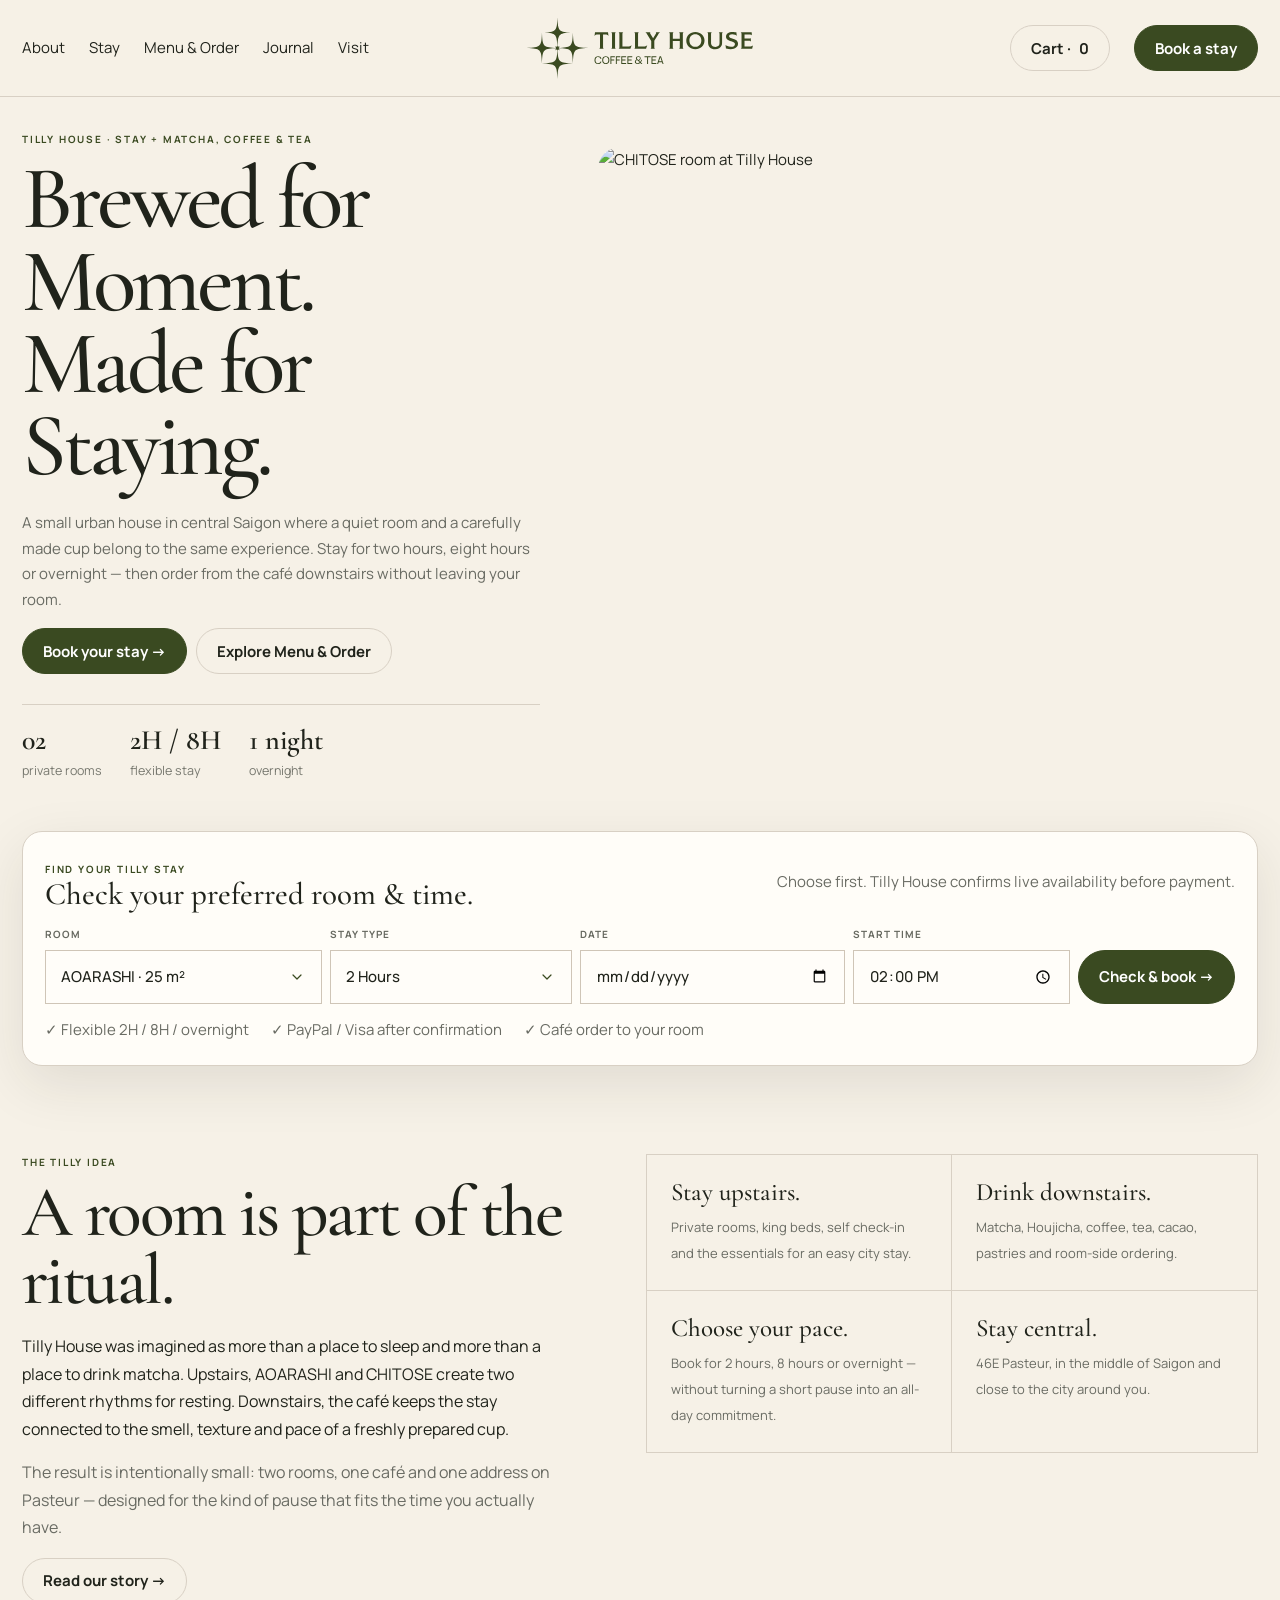
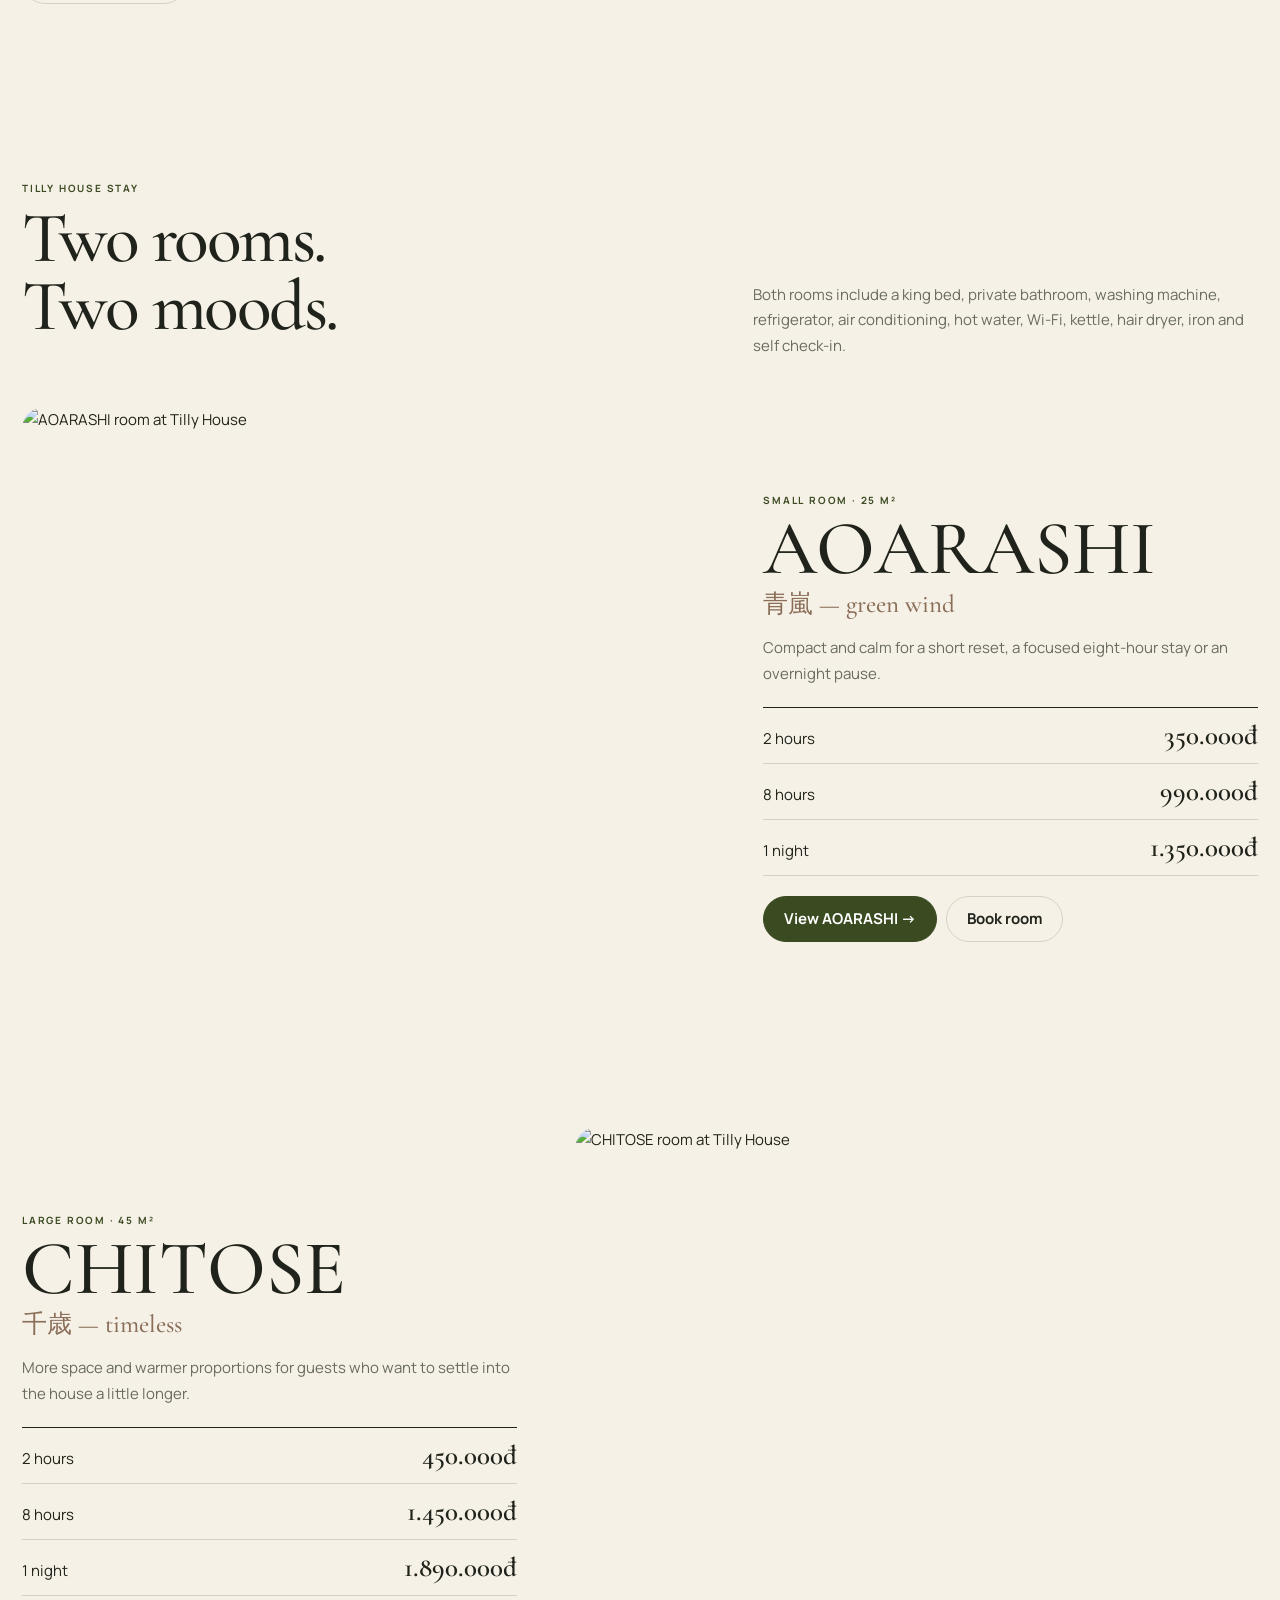
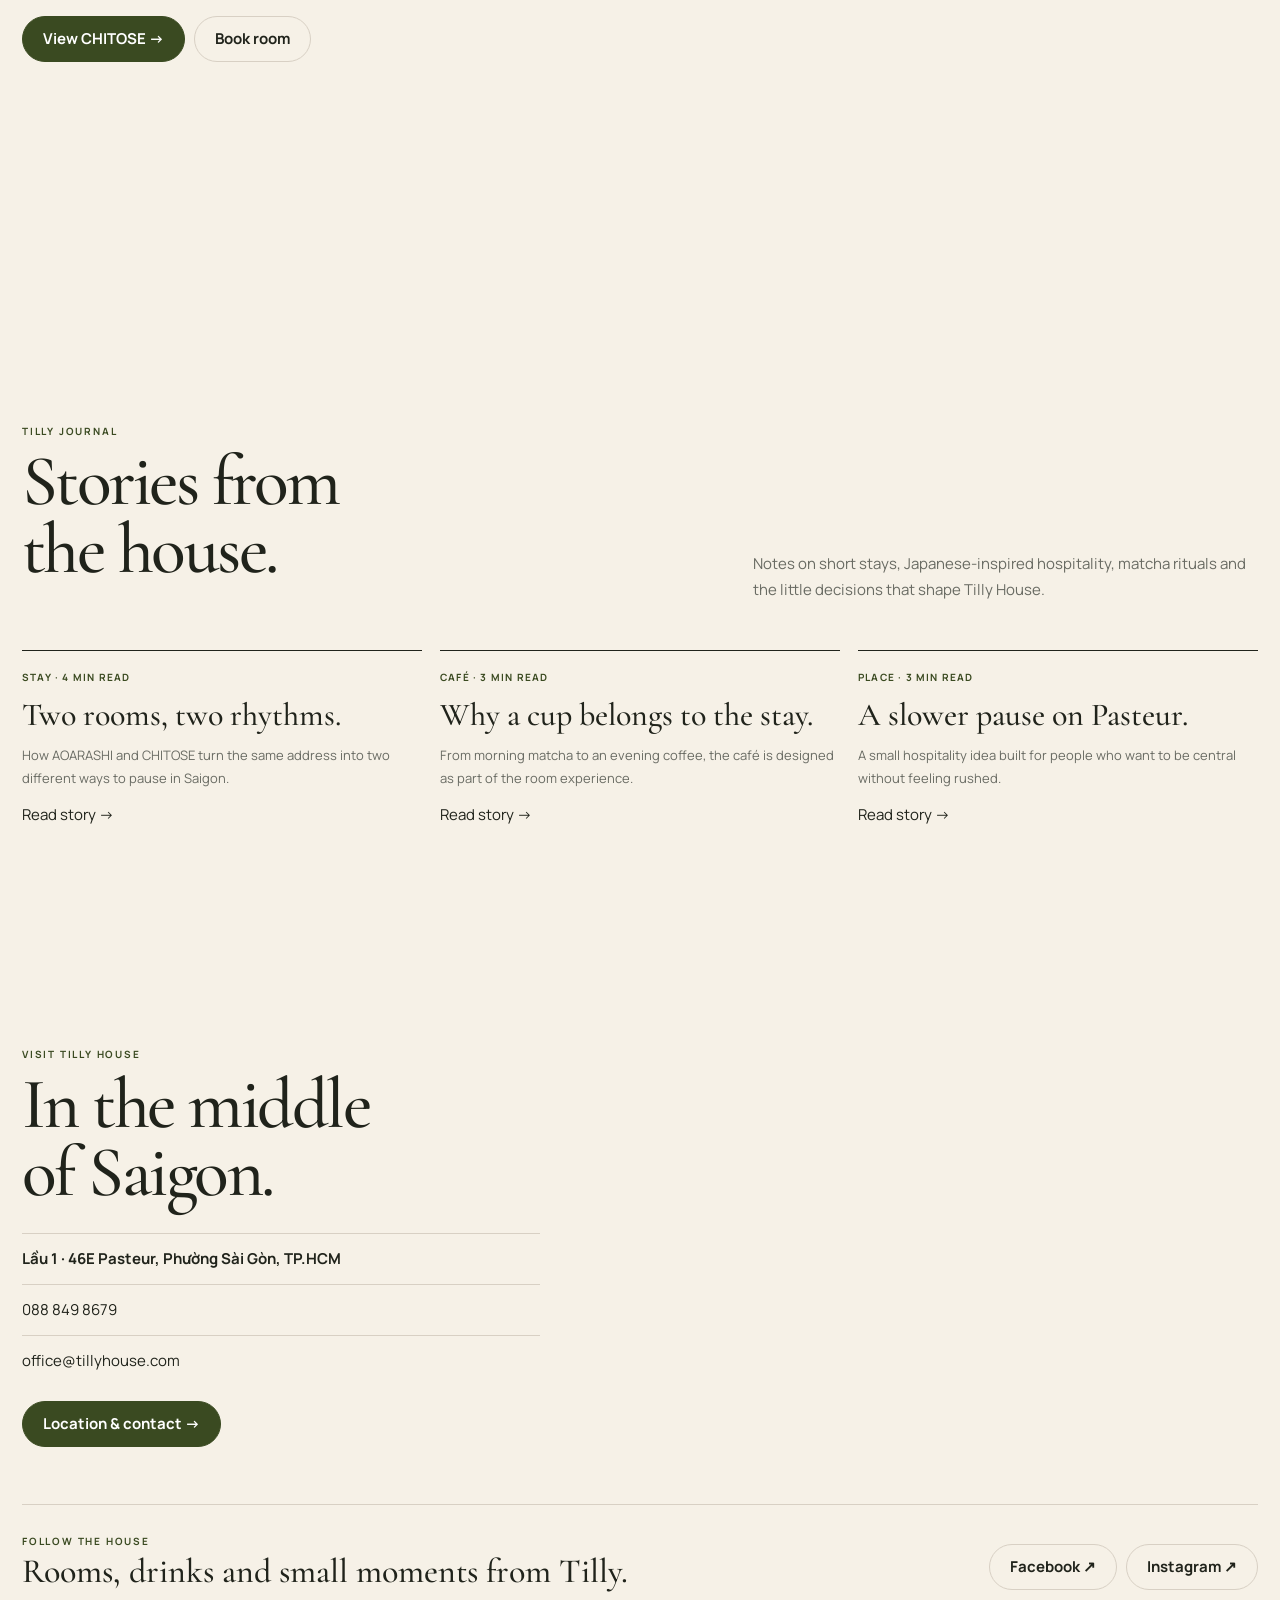
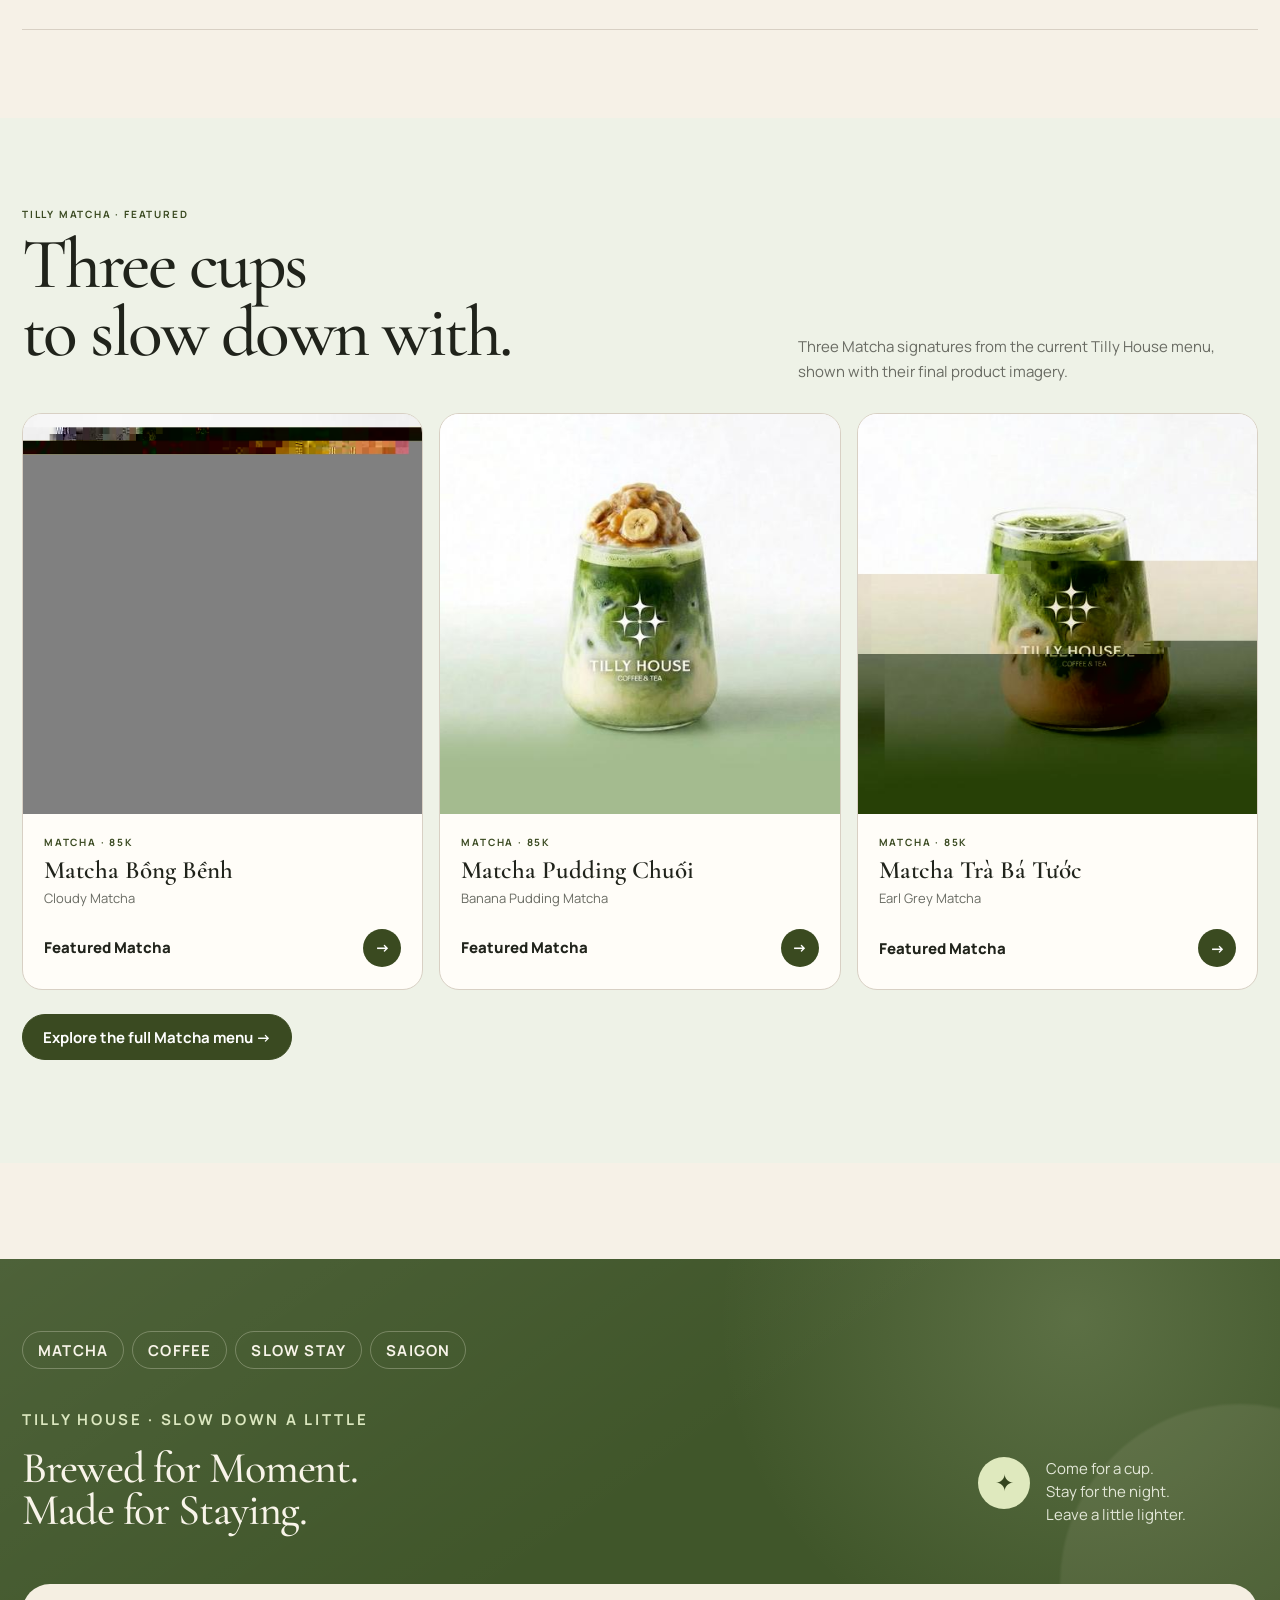
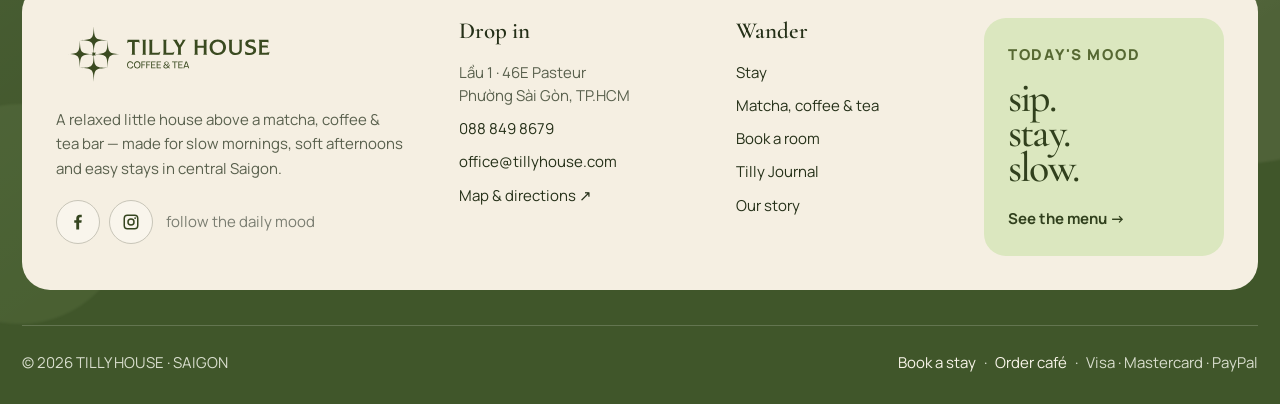
==== commit 418acf09: "Remove homepage coffee feature section" ====
--- a/index.html
+++ b/index.html
@@ -3,7 +3,6 @@
 <section class="booking-search" aria-labelledby="quick-book-title"><div class="container"><div class="booking-search-inner"><div class="booking-search-head"><div><div class="eyebrow">Find your Tilly stay</div><h2 id="quick-book-title">Check your preferred room & time.</h2></div><p class="muted">Choose first. Tilly House confirms live availability before payment.</p></div><form class="booking-search-grid" onsubmit="event.preventDefault();homeBooking()" aria-label="Quick room booking search"><div><label for="quickRoom">Room</label><select class="field" id="quickRoom" name="room"><option value="AOARASHI">AOARASHI · 25 m²</option><option value="CHITOSE">CHITOSE · 45 m²</option></select></div><div><label for="quickDuration">Stay type</label><select class="field" id="quickDuration" name="duration"><option value="2H">2 Hours</option><option value="8H">8 Hours</option><option value="1N">1 Night</option></select></div><div><label for="quickDate">Date</label><input class="field" id="quickDate" name="date" type="date" autocomplete="off" required></div><div><label for="quickTime">Start time</label><input class="field" id="quickTime" name="time" type="time" value="14:00"></div><button class="btn" type="submit">Check & book →</button></form><div class="booking-trust"><span>✓ Flexible 2H / 8H / overnight</span><span>✓ PayPal / Visa after confirmation</span><span>✓ Café order to your room</span></div></div></div></section>
 <section class="page-section"><div class="container story-grid"><div class="story-copy"><div class="eyebrow">The Tilly idea</div><h2 class="h2">A room is part of the ritual.</h2><p>Tilly House was imagined as more than a place to sleep and more than a place to drink matcha. Upstairs, AOARASHI and CHITOSE create two different rhythms for resting. Downstairs, the café keeps the stay connected to the smell, texture and pace of a freshly prepared cup.</p><p class="muted">The result is intentionally small: two rooms, one café and one address on Pasteur — designed for the kind of pause that fits the time you actually have.</p><a class="btn ghost" href="/about">Read our story →</a></div><div class="story-points"><div class="story-point"><b>Stay upstairs.</b><span>Private rooms, king beds, self check-in and the essentials for an easy city stay.</span></div><div class="story-point"><b>Drink downstairs.</b><span>Matcha, Houjicha, coffee, tea, cacao, pastries and room-side ordering.</span></div><div class="story-point"><b>Choose your pace.</b><span>Book for 2 hours, 8 hours or overnight — without turning a short pause into an all-day commitment.</span></div><div class="story-point"><b>Stay central.</b><span>46E Pasteur, in the middle of Saigon and close to the city around you.</span></div></div></div></section>
 <section class="page-section"><div class="container"><div class="section-head"><div><div class="eyebrow">Tilly House Stay</div><h2 class="h2">Two rooms.<br>Two moods.</h2></div><p class="muted">Both rooms include a king bed, private bathroom, washing machine, refrigerator, air conditioning, hot water, Wi-Fi, kettle, hair dryer, iron and self check-in.</p></div><article class="room-row"><img class="room-image" src="https://static.wixstatic.com/media/dda805_2f60b7f9de6e4be98118eeb10ded06f4~mv2.png/v1/crop/x_121,y_0,w_932,h_898/fill/w_1200,h_1156,al_c,q_90,enc_auto/Artboard%20212x.png" alt="AOARASHI room at Tilly House" loading="lazy"><div><div class="eyebrow">Small room · 25 m²</div><h3 class="room-title">AOARASHI</h3><div class="jp">青嵐 — green wind</div><p class="muted">Compact and calm for a short reset, a focused eight-hour stay or an overnight pause.</p><div class="prices"><div class="price"><span>2 hours</span><b>350.000đ</b></div><div class="price"><span>8 hours</span><b>990.000đ</b></div><div class="price"><span>1 night</span><b>1.350.000đ</b></div></div><div class="actions"><a class="btn" href="/stay/aoarashi">View AOARASHI →</a><a class="btn ghost" href="/booking?room=AOARASHI">Book room</a></div></div></article><article class="room-row reverse"><img class="room-image" src="https://static.wixstatic.com/media/dda805_622a36ee95bb4ed0938bbeca14147a1e~mv2.jpg/v1/fill/w_1600,h_1192,al_c,q_90,enc_auto/TH_TheMoon_01.jpg" alt="CHITOSE room at Tilly House" loading="lazy"><div><div class="eyebrow">Large room · 45 m²</div><h3 class="room-title">CHITOSE</h3><div class="jp">千歳 — timeless</div><p class="muted">More space and warmer proportions for guests who want to settle into the house a little longer.</p><div class="prices"><div class="price"><span>2 hours</span><b>450.000đ</b></div><div class="price"><span>8 hours</span><b>1.450.000đ</b></div><div class="price"><span>1 night</span><b>1.890.000đ</b></div></div><div class="actions"><a class="btn" href="/stay/chitose">View CHITOSE →</a><a class="btn ghost" href="/booking?room=CHITOSE">Book room</a></div></div></article></div></section>
-<section class="band"><div class="container"><div class="section-head"><div><div class="eyebrow">Coffee downstairs</div><h2 class="h2">Two familiar cups,<br>made Tilly.</h2></div><p class="muted">The digital menu now uses dedicated high-resolution product imagery, beginning with Americano and Bạc Xỉu. Browse the full menu to customize sweetness, ice and plant milk.</p></div><div class="coffee-feature-grid"><article class="coffee-feature"><img src="/assets/coffee-americano.webp" alt="Tilly House Americano" loading="lazy"><div class="coffee-feature-copy"><div class="eyebrow">Coffee · 55K</div><h3>Americano</h3><p>Clean, cold and straightforward — a simple coffee pause between the room and the city.</p></div></article><article class="coffee-feature"><img src="/assets/coffee-bacxiu.webp" alt="Tilly House Bạc Xỉu" loading="lazy"><div class="coffee-feature-copy"><div class="eyebrow">Coffee · 52K</div><h3>Bạc Xỉu</h3><p>Vietnamese white coffee with a softer, milk-forward character for a slower afternoon.</p></div></article></div><p style="margin-top:24px"><a class="btn" href="/menu">Open full Menu & Order →</a></p></div></section>
 <section class="page-section"><div class="container"><div class="section-head"><div><div class="eyebrow">Tilly Journal</div><h2 class="h2">Stories from<br>the house.</h2></div><p class="muted">Notes on short stays, Japanese-inspired hospitality, matcha rituals and the little decisions that shape Tilly House.</p></div><div class="blog-grid"><article class="blog-card"><div class="blog-meta">Stay · 4 min read</div><h3>Two rooms, two rhythms.</h3><p>How AOARASHI and CHITOSE turn the same address into two different ways to pause in Saigon.</p><a href="/blog#two-rooms">Read story →</a></article><article class="blog-card"><div class="blog-meta">Café · 3 min read</div><h3>Why a cup belongs to the stay.</h3><p>From morning matcha to an evening coffee, the café is designed as part of the room experience.</p><a href="/blog#cup-and-stay">Read story →</a></article><article class="blog-card"><div class="blog-meta">Place · 3 min read</div><h3>A slower pause on Pasteur.</h3><p>A small hospitality idea built for people who want to be central without feeling rushed.</p><a href="/blog#pasteur">Read story →</a></article></div></div></section>
 <section class="page-section"><div class="container visit-grid"><div><div class="eyebrow">Visit Tilly House</div><h2 class="h2">In the middle<br>of Saigon.</h2><div class="contact-list"><div><b>Lầu 1 · 46E Pasteur, Phường Sài Gòn, TP.HCM</b></div><a href="tel:0888498679">088 849 8679</a><a href="mailto:office@tillyhouse.com">office@tillyhouse.com</a></div><p><a class="btn" href="/visit">Location & contact →</a></p></div><iframe class="map" loading="lazy" title="Tilly House map" src="https://www.google.com/maps?q=46E+Pasteur,+Ho+Chi+Minh+City&output=embed"></iframe></div><div class="container social-strip"><div><div class="eyebrow">Follow the house</div><h3 class="h3">Rooms, drinks and small moments from Tilly.</h3></div><div class="actions"><a class="btn ghost" href="https://www.facebook.com/tillyhousevn/" target="_blank" rel="noopener noreferrer">Facebook ↗</a><a class="btn ghost" href="https://www.instagram.com/tilly.housevn/" target="_blank" rel="noopener noreferrer">Instagram ↗</a></div></div></section>
 </main></body></html>
--- a/theme.css
+++ b/theme.css
@@ -24,3 +24,8 @@
 @media(max-width:1050px){.booking-search-grid{grid-template-columns:1fr 1fr 1fr}.booking-search-grid .btn{grid-column:1/-1}.footer-grid{grid-template-columns:1fr 1fr}.footer-grid>div:first-child{grid-column:1/-1}.blog-grid{grid-template-columns:1fr 1fr}.story-grid{gap:42px}}
 @media(max-width:900px){.brand img{height:44px}.booking-search{margin-top:-20px}.story-grid{grid-template-columns:1fr}.about-collage{grid-template-columns:1fr 1fr}.about-collage .about-main{grid-column:1/-1;grid-row:auto;height:480px}.about-collage .about-secondary,.about-quote{height:320px}.menu-item.has-image{grid-template-columns:145px 1fr}.menu-thumb{width:145px}.payment-methods{grid-template-columns:1fr}.footer-tagline{font-size:58px}}
 @media(max-width:600px){body{font-size:15px}.display{font-size:54px}.h2{font-size:48px}.booking-search{margin-top:0}.booking-search-inner{padding:16px;border-radius:16px}.booking-search-head{display:block}.booking-search-head p{margin-bottom:0}.booking-search-grid{grid-template-columns:1fr 1fr}.booking-search-grid .wide{grid-column:1/-1}.booking-search-grid .btn{grid-column:1/-1}.story-points{grid-template-columns:1fr}.coffee-feature-grid,.blog-grid{grid-template-columns:1fr}.about-collage{grid-template-columns:1fr}.about-collage .about-main,.about-collage .about-secondary{grid-column:auto;height:360px}.about-quote{height:auto;min-height:280px}.menu-item.has-image{grid-template-columns:118px 1fr;min-height:142px}.menu-thumb{width:118px;min-height:142px}.footer-grid{grid-template-columns:1fr}.footer-grid>div:first-child{grid-column:auto}.footer-tagline{font-size:48px}.footer-top{padding:48px 0 36px}.footer-bottom{padding-bottom:5px}.social-strip{grid-template-columns:1fr}.booking-form{padding:16px}.payment-choice-title{display:block}}
+
+/* Footer — relaxed matcha / coffee lounge */
+.site-footer{position:relative;overflow:hidden;margin-top:96px;background:#40562a;color:#f8f4e9;padding:72px 0 28px;border-radius:38px 38px 0 0}.site-footer:before{content:"";position:absolute;inset:0;background:linear-gradient(145deg,rgba(255,255,255,.07),transparent 42%),radial-gradient(circle at 84% 8%,rgba(219,229,189,.18),transparent 28%);pointer-events:none}.footer-cloud{position:absolute;border-radius:50%;filter:blur(1px);pointer-events:none}.footer-cloud-one{width:360px;height:360px;right:-140px;top:145px;background:rgba(231,221,192,.09)}.footer-cloud-two{width:220px;height:220px;left:-90px;bottom:80px;background:rgba(190,211,151,.08)}.footer-lounge{position:relative;z-index:1}.footer-vibe-row{display:flex;gap:8px;flex-wrap:wrap;margin-bottom:38px}.footer-vibe{display:inline-flex;align-items:center;min-height:38px;padding:0 15px;border:1px solid rgba(247,242,227,.28);border-radius:999px;font-size:15px;font-weight:700;letter-spacing:.08em}.footer-hero{display:grid;grid-template-columns:minmax(0,1fr) 280px;gap:60px;align-items:end;padding-bottom:52px}.footer-kicker{color:#dbe7bf!important;font-size:15px}.footer-tagline{font:500 clamp(46px,5.6vw,78px)/.92 var(--serif);letter-spacing:-.04em;max-width:900px;margin:14px 0 0}.footer-side-note{display:flex;gap:16px;align-items:flex-start;padding-bottom:5px}.footer-side-note p{margin:0;color:#e4e8d9;font-size:15px;line-height:1.55}.footer-orbit{display:inline-flex;align-items:center;justify-content:center;width:52px;height:52px;flex:0 0 52px;border-radius:50%;background:#dfe9be;color:#35451f;font-size:23px}.footer-card{display:grid;grid-template-columns:1.3fr .85fr .75fr .85fr;gap:36px;background:#f5efe2;color:#253018;border-radius:28px;padding:34px}.footer-brand-zone{padding-right:20px}.footer-logo{height:72px;max-width:245px;filter:none}.footer-brand-copy{max-width:390px;color:#59604d;font-size:15px;line-height:1.65;margin:18px 0}.footer-title{font:600 23px/1 var(--serif);margin:2px 0 18px}.footer-links{display:flex;flex-direction:column;gap:10px;font-size:15px;line-height:1.55;color:#59604d}.footer-links a{color:#253018;text-decoration:none}.footer-links a:hover{color:#6b7f42;opacity:1}.social-icons{display:flex;align-items:center;gap:9px;margin-top:18px}.social-icon{width:44px;height:44px;border:1px solid #c8c5b8;border-radius:50%;color:#35451f;background:rgba(255,255,255,.35);transition:transform .18s ease,background .18s ease}.social-icon:hover{transform:translateY(-2px);background:#fff}.social-icon svg{width:18px;height:18px;fill:currentColor}.footer-social-copy{font-size:15px;color:#7a7d71;margin-left:4px}.footer-mood-card{background:#dbe7bf;border-radius:22px;padding:24px;display:flex;flex-direction:column;justify-content:space-between;min-height:230px}.footer-mood-label{font-size:15px;font-weight:800;letter-spacing:.12em;color:#566832}.footer-mood-word{font:500 42px/.83 var(--serif);letter-spacing:-.04em;color:#31401d;margin:14px 0 20px}.footer-mood-link{font-size:15px;font-weight:700;color:#31401d;text-decoration:none}.footer-bottom{display:flex;justify-content:space-between;gap:22px;flex-wrap:wrap;padding-top:24px;color:#d8ddcd;font-size:15px}.footer-bottom a{color:#f8f4e9;text-decoration:none}.footer-bottom-links{display:flex;gap:8px;flex-wrap:wrap}.footer-photos,.footer-top,.footer-main{display:none!important}
+@media(max-width:1050px){.footer-hero{grid-template-columns:1fr 240px;gap:30px}.footer-card{grid-template-columns:1fr 1fr}.footer-brand-zone{grid-column:1/-1}.footer-mood-card{min-height:200px}}
+@media(max-width:760px){.site-footer{padding-top:52px;border-radius:28px 28px 0 0;margin-top:72px}.footer-vibe-row{margin-bottom:28px}.footer-hero{grid-template-columns:1fr;gap:26px;padding-bottom:36px}.footer-side-note{max-width:310px}.footer-tagline{font-size:44px}.footer-card{grid-template-columns:1fr;gap:30px;padding:24px;border-radius:22px}.footer-brand-zone{grid-column:auto;padding-right:0}.footer-logo{height:62px}.footer-mood-card{min-height:190px}.footer-mood-word{font-size:38px}.footer-bottom{font-size:15px;line-height:1.5}.footer-bottom-links{gap:6px}.footer-social-copy{display:none}}
